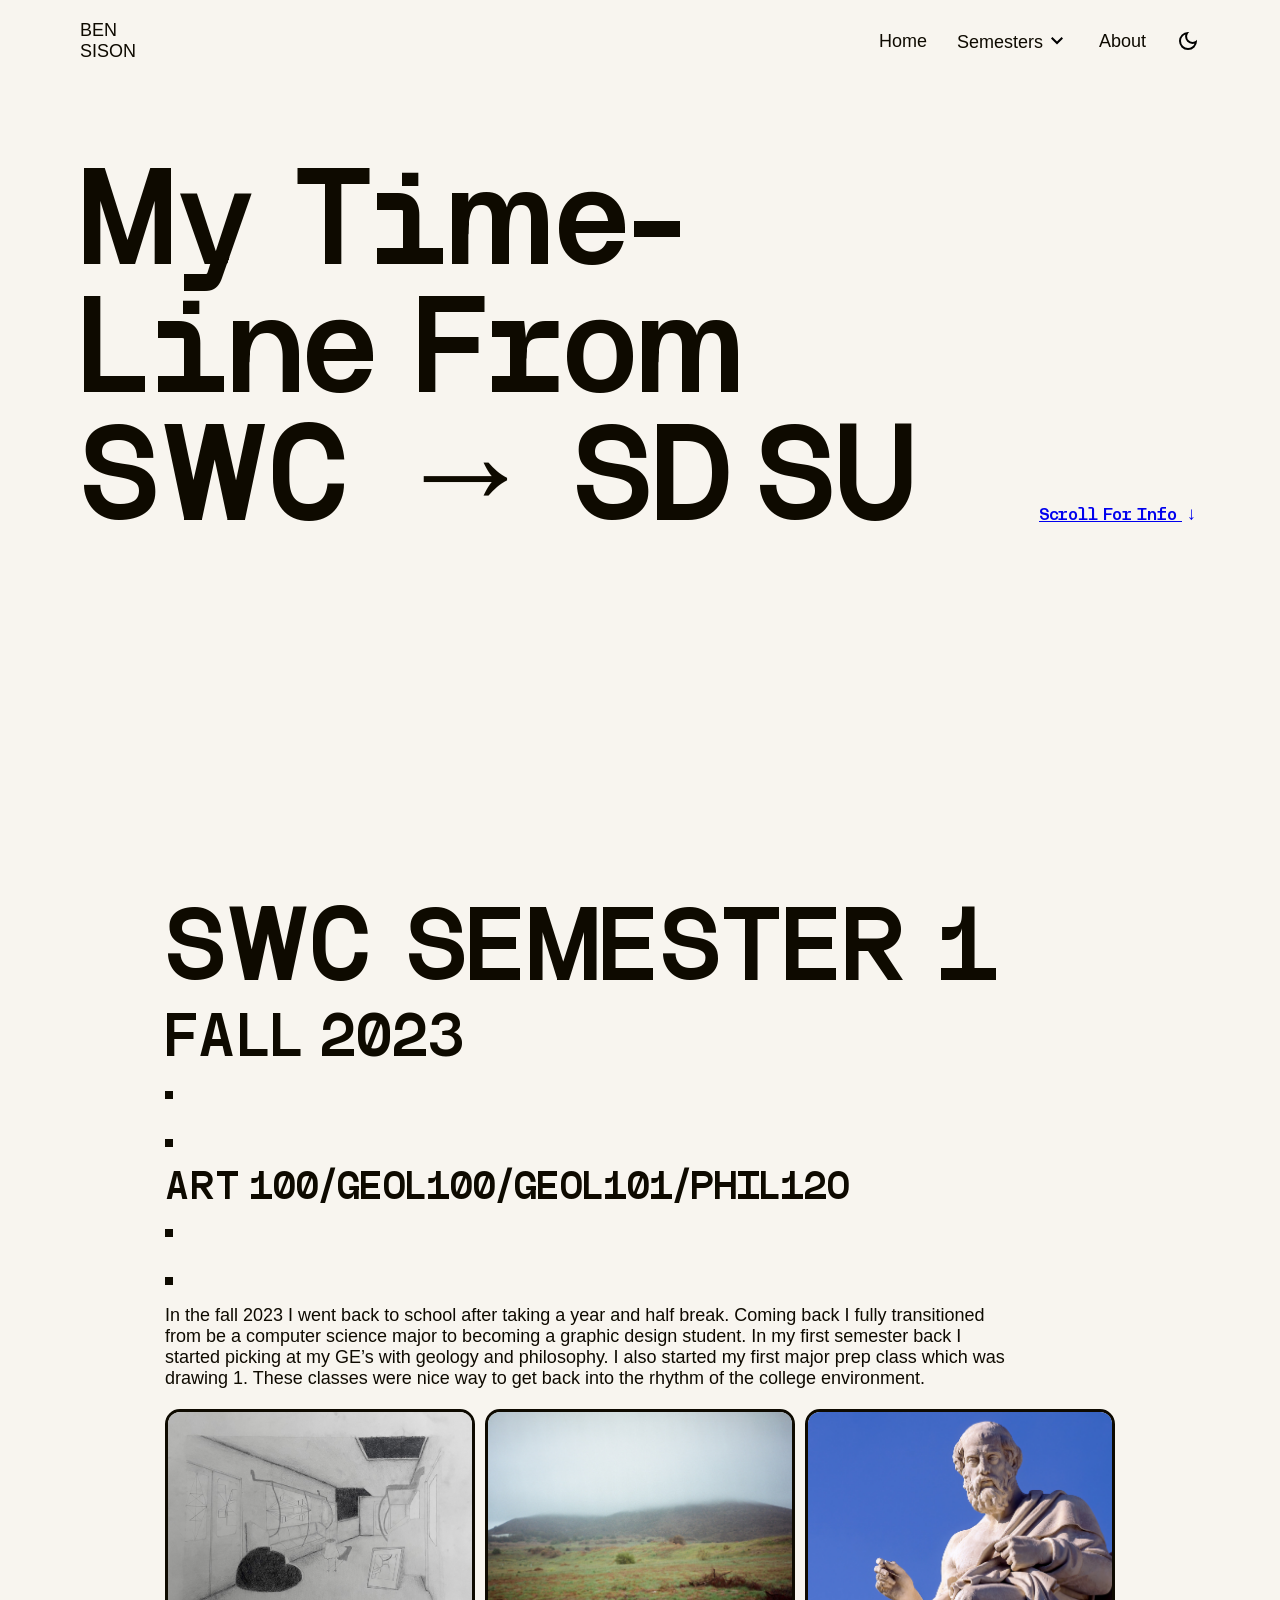
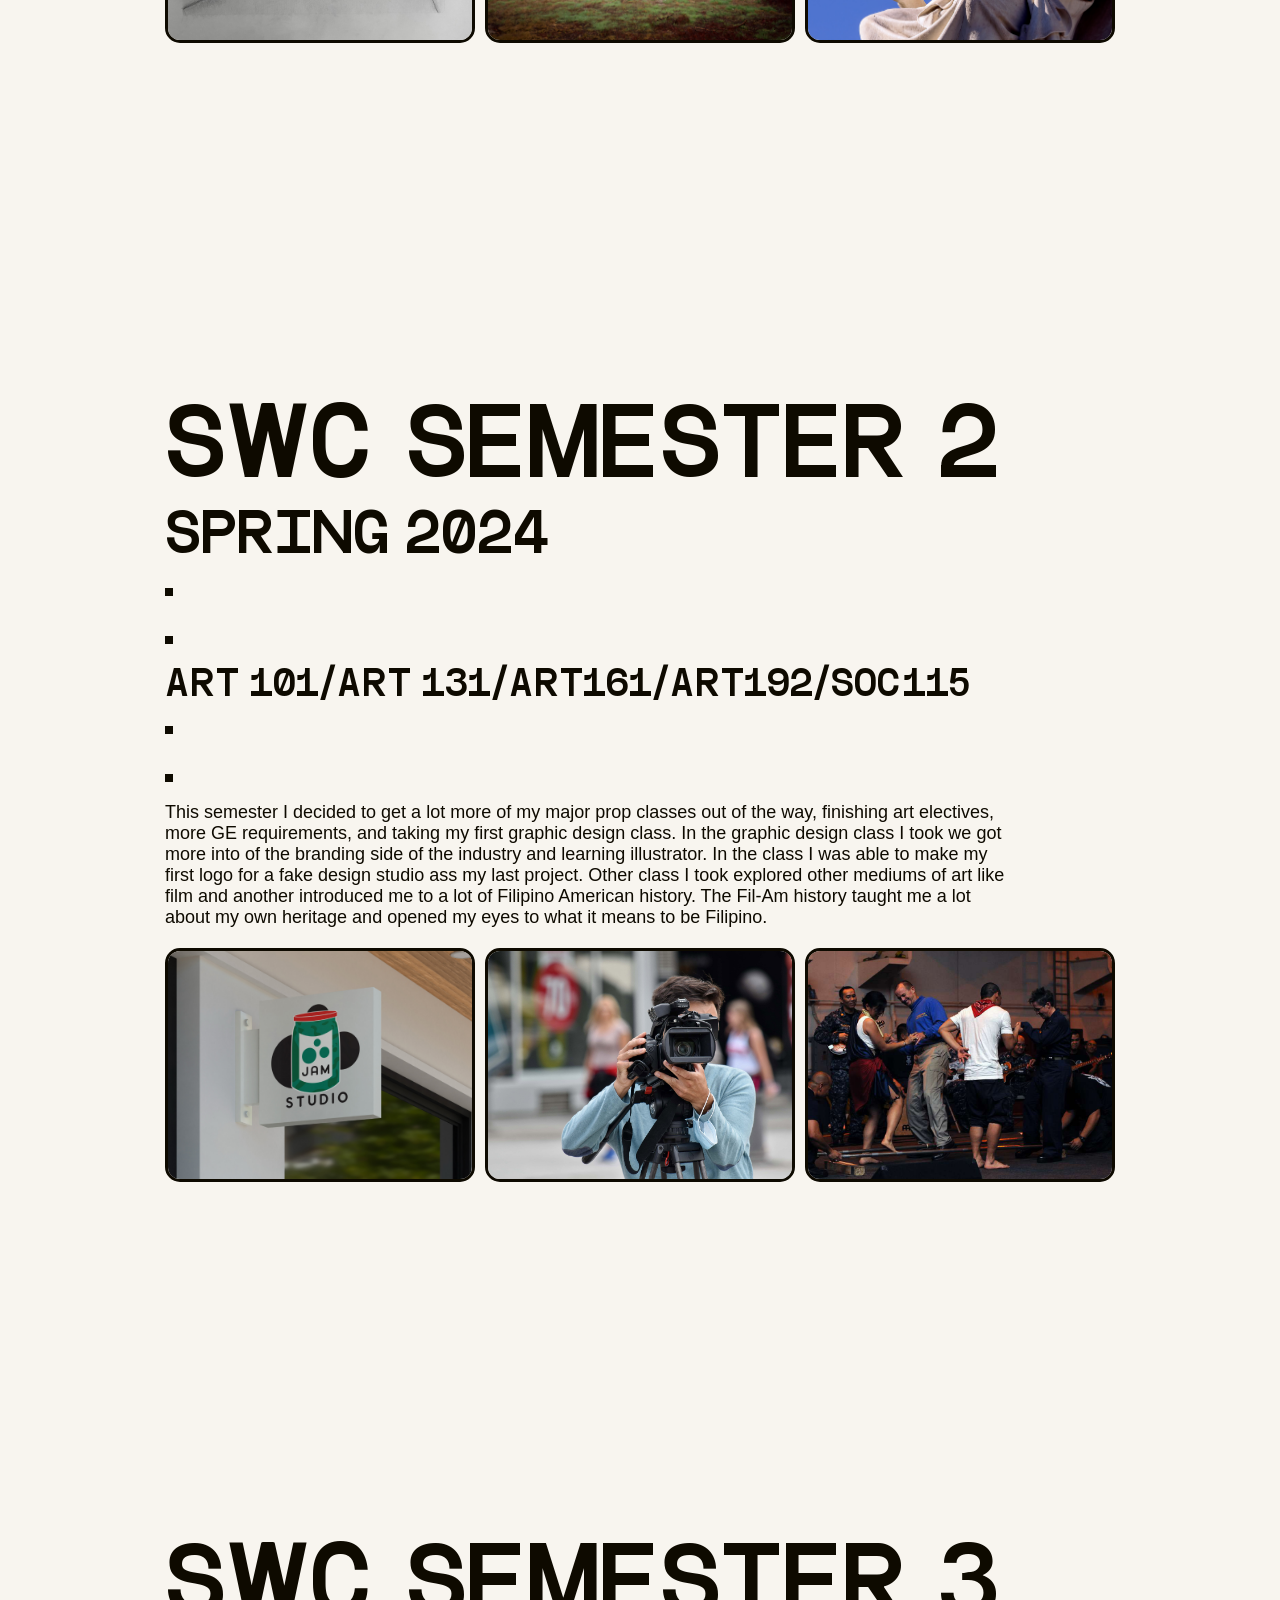
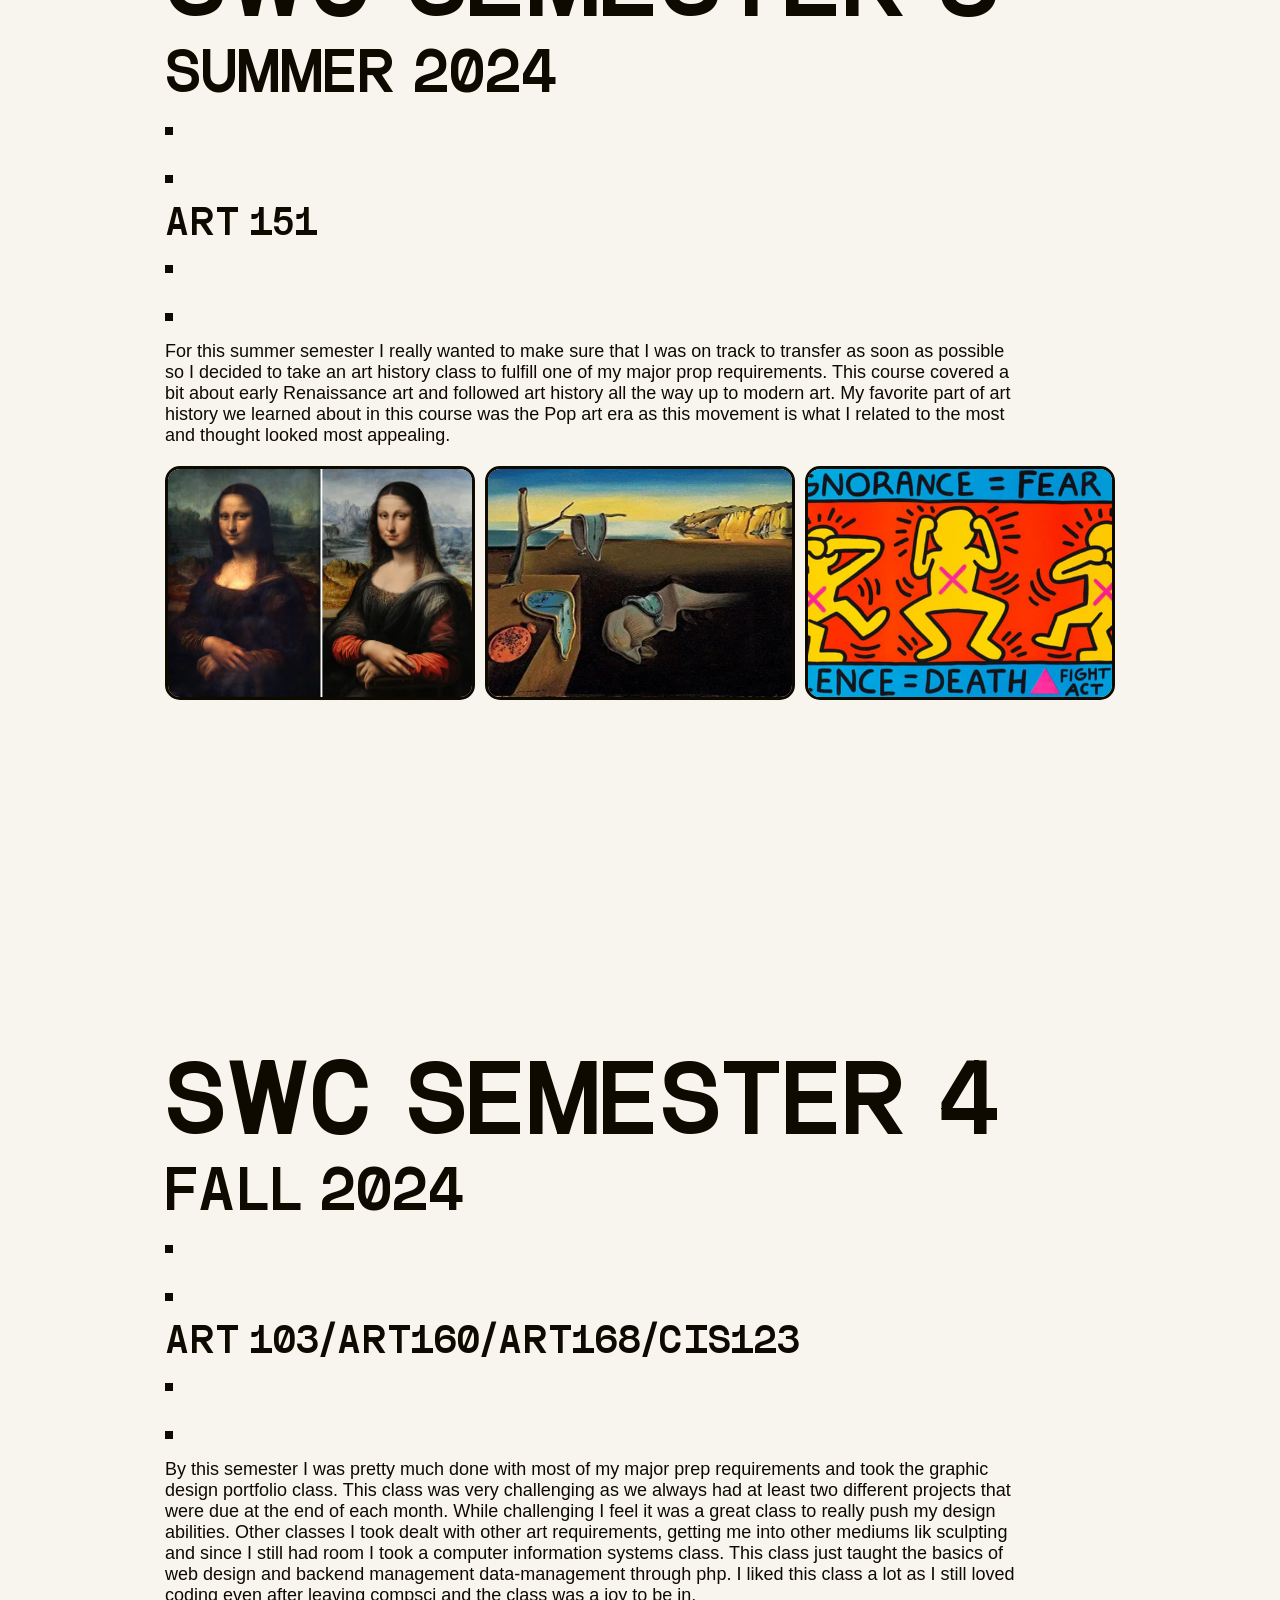
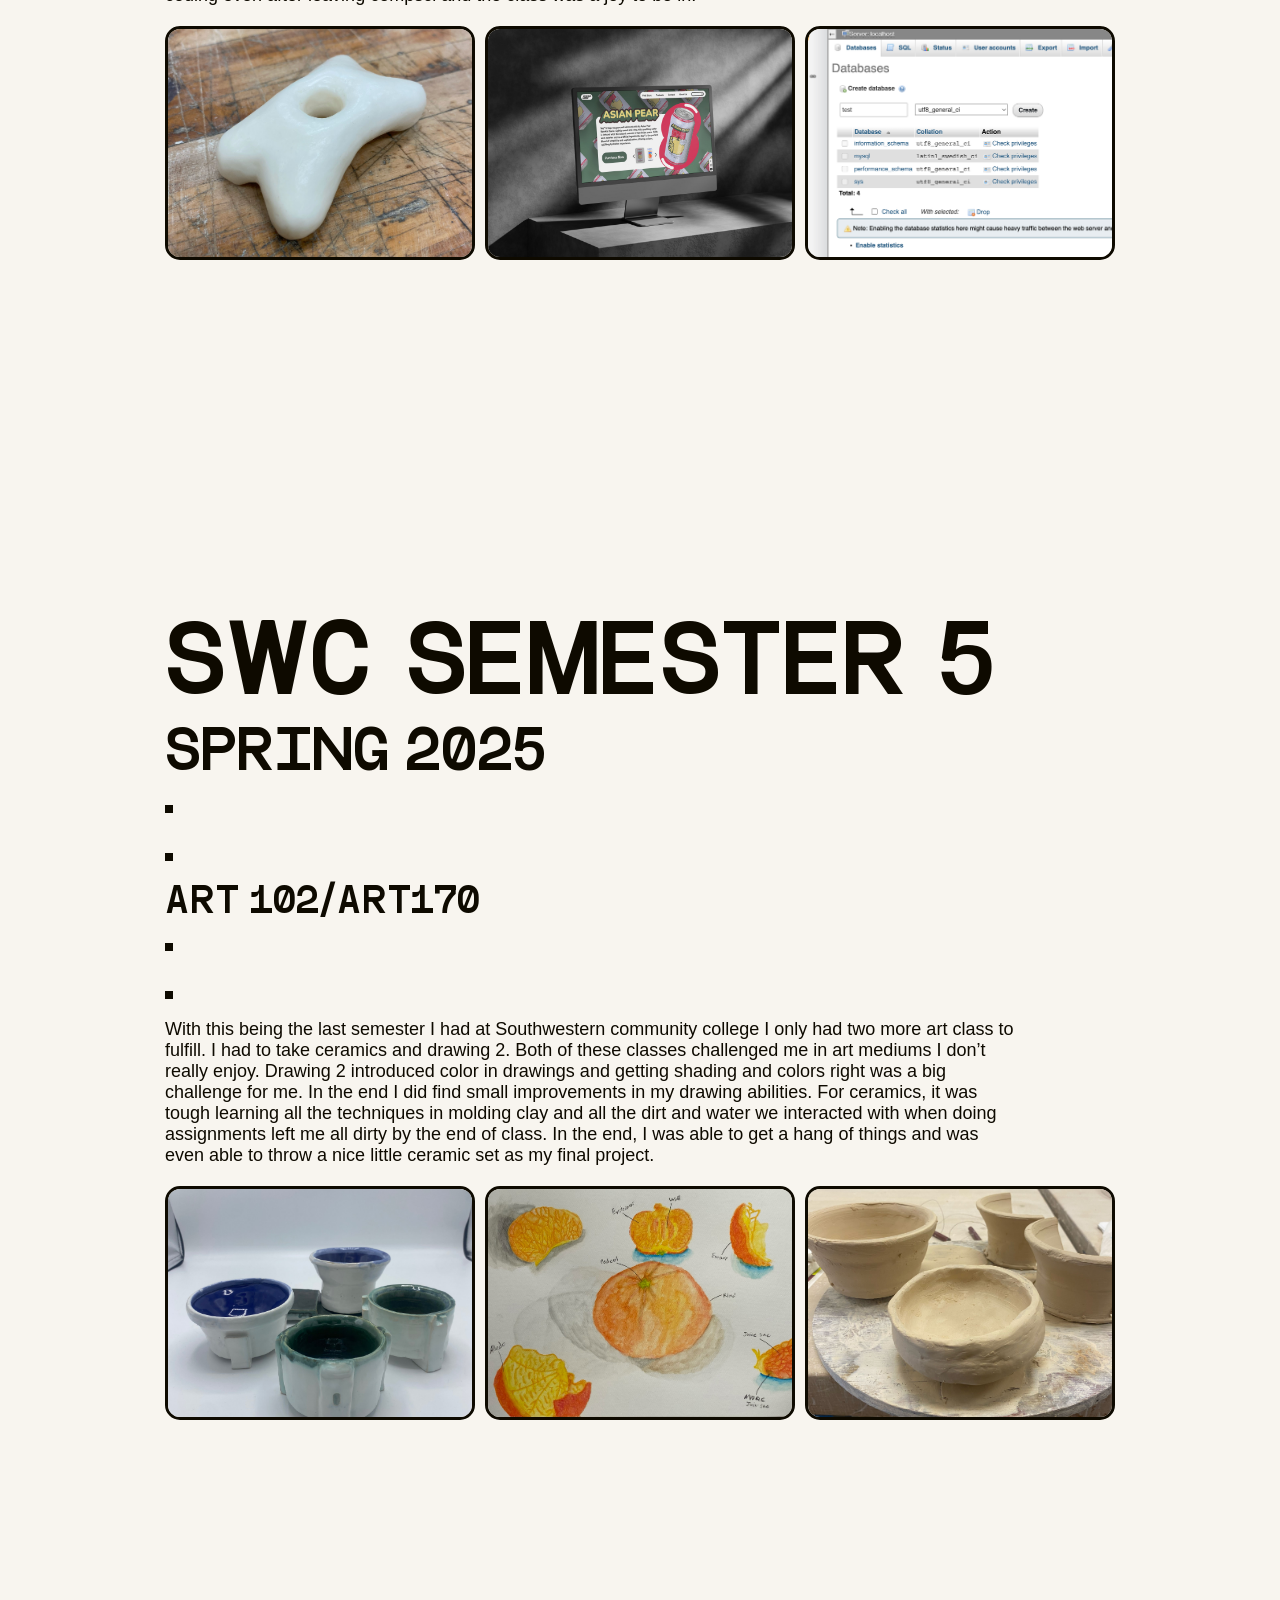
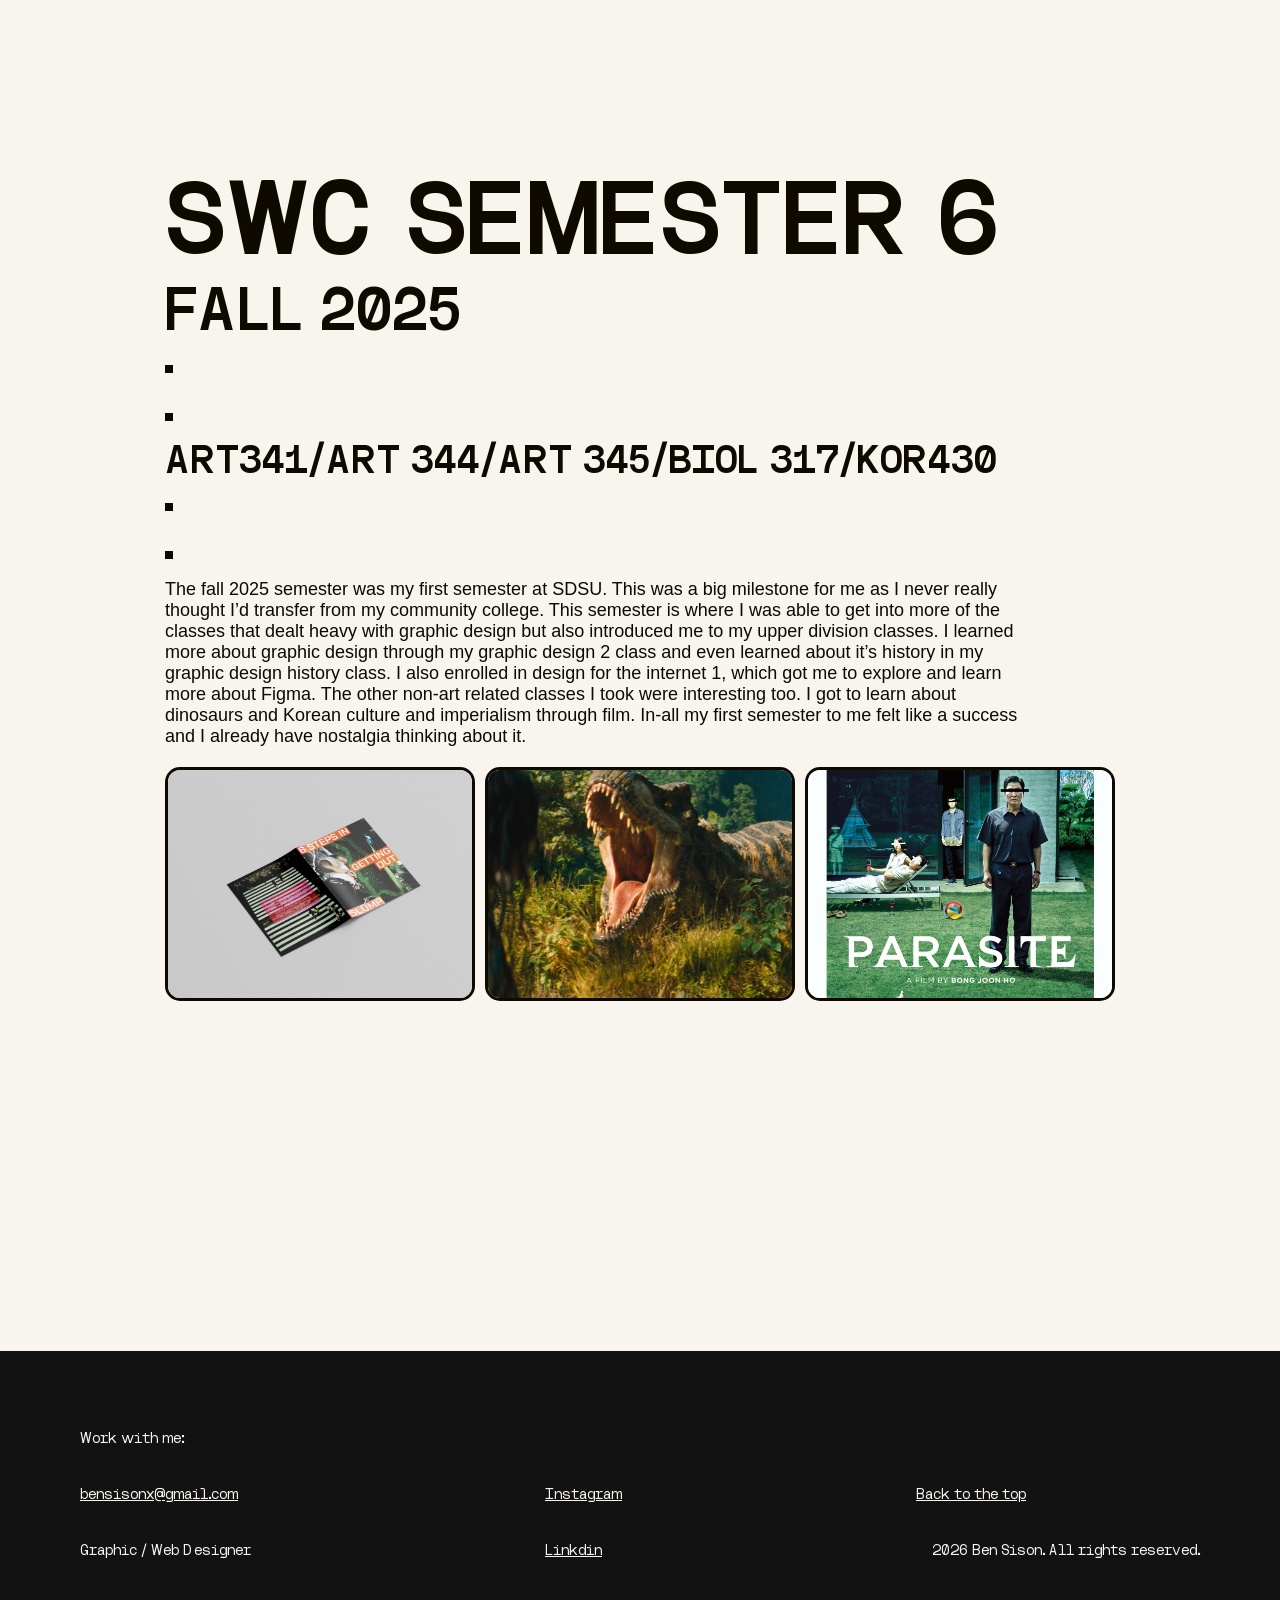
==== index.html @ 2ef9715c "Added Responsiveness Added responsiveness for mobile and tablet screen sizes. Added hamburger menu f" ====
<!DOCTYPE html>
<html lang="en">

<head>
    <meta name="viewport" content="width=device-width, initial-scale=1.0" />
    <title> College Timeline </title>
    <link rel="stylesheet" href="style.css" />
</head>



<body>

    <!-- Nav And Hero-->
    <nav>
        <div id="top" class="container">
            <div id="logo">
                BEN<br />SISON
            </div>
            <div id="nav_links">
                <div class="desktop_links">
                    <a href="index.html">Home</a>
                    <div class="semester_links">
                        <a>Semesters</a>
                        <img src="icons/arrow.svg" />
                    </div>
                    <a href="about.html">About</a>
                </div>
                <div class="hamburger">
                    <img src="icons/hamburger.svg" />
                </div>
                <img src="icons/dark_mode_24dp_000000_FILL0_wght400_GRAD0_opsz24.svg" />
            </div>
        </div>
    </nav>

    <section id="hero">
        <div class="hero_container">
            <h1 class="hook">My Time-<br>Line From<br>SWC → SDSU</h1>
            <div class="subhook">
                <a href="#section-1">Scroll For Info <span class="sub_arrow">→</span></a>
            </div>
        </div>
    </section>


    <!--Semster one-->
    <section id="section-1">
        <div class="container semesters">
            <div class="semester-heading">
                <h2 class="semester_h1">SWC SEMESTER 1</h2>
                <h3 class="semester_h2">FALL 2023</h3>
            </div>
            <div class="breadcrumbs">
                <div class="breadcrumb"></div>
                <div class="breadcrumb"></div>
            </div>
            <span class="semester_h3">ART 100/GEOL100/GEOL101/PHIL12O</span>
            <div class="breadcrumbs">
                <div class="breadcrumb"></div>
                <div class="breadcrumb"></div>
            </div>
            <p class="semester_p">
                In the fall 2023 I went back to school after taking a year and half break. Coming back I fully
                transitioned from be a computer science major to becoming a graphic design student. In my first semester
                back I
                started picking at my GE’s with geology and philosophy. I also started my first major prep class which
                was
                drawing 1. These classes were nice way to get back into the rhythm of the college environment.
            </p>
            <div class="image_container">
                <img src="images/art100_final_proj.jpg" />
                <img src="images/geol_pics_.jpg" />
                <img src="images/phil_120_comp.jpg" />
            </div>
        </div>
    </section>


    <!--Semester two-->
    <section id="section-2">
        <div class="container semesters">
            <div class="semester-heading">
                <h2 class="semester_h1">SWC SEMESTER 2</h2>
                <h3 class="semester_h2">SPRING 2024</h3>
            </div>
            <div class="breadcrumbs">
                <div class="breadcrumb"></div>
                <div class="breadcrumb"></div>
            </div>
            <span class="semester_h3">ART 101/ART 131/ART161/ART192/SOC115</span>
            <div class="breadcrumbs">
                <div class="breadcrumb"></div>
                <div class="breadcrumb"></div>
            </div>
            <p class="semester_p">
                This semester I decided to get a lot more of my major prop classes out of the way, finishing art
                electives, more GE requirements, and taking my first graphic design class. In the graphic design class I
                took we
                got more into of the branding side of the industry and learning illustrator. In the class I was able to
                make
                my first logo for a fake design studio ass my last project. Other class I took explored other mediums of
                art like film and another introduced me to a lot of Filipino American history. The Fil-Am history taught
                me
                a lot about my own heritage and opened my eyes to what it means to be Filipino.
            </p>
            <div class="image_container">
                <img src="images/art_161_logo.jpg" />
                <img src="images/film_131.jpg" />
                <img src="images/soc_115.jpg" />
            </div>
        </div>
    </section>


    <!--Semester three-->
    <section id="section-3">
        <div class="container semesters">
            <div class="semester-heading">
                <h2 class="semester_h1">SWC SEMESTER 3</h2>
                <h3 class="semester_h2">SUMMER 2024</h3>
            </div>
            <div class="breadcrumbs">
                <div class="breadcrumb"></div>
                <div class="breadcrumb"></div>
            </div>
            <span class="semester_h3">ART 151</span>
            <div class="breadcrumbs">
                <div class="breadcrumb"></div>
                <div class="breadcrumb"></div>
            </div>
            <p class="semester_p">
                For this summer semester I really wanted to make sure that I was on track to transfer as soon as
                possible so I decided to take an art history class to fulfill one of my major prop requirements. This
                course covered
                a bit about early Renaissance art and followed art history all the way up to modern art. My favorite
                part
                of art history we learned about in this course was the Pop art era as this movement is what I related to
                the most and thought looked most appealing.
            </p>
            <div class="image_container">
                <img src="images/mona_lisa_26_copy.jpg" />
                <img src="images/art_151_2.jpg" />
                <img src="images/art_151_3.jpg" />
            </div>
        </div>
    </section>


    <!--Semester four-->
    <section id="section-4">
        <div class="container semesters">
            <div class="semester-heading">
                <h2 class="semester_h1">SWC SEMESTER 4</h2>
                <h3 class="semester_h2">FALL 2024</h3>
            </div>
            <div class="breadcrumbs">
                <div class="breadcrumb"></div>
                <div class="breadcrumb"></div>
            </div>
            <span class="semester_h3">ART 103/ART160/ART168/CIS123</span>
            <div class="breadcrumbs">
                <div class="breadcrumb"></div>
                <div class="breadcrumb"></div>
            </div>
            <p class="semester_p">
                By this semester I was pretty much done with most of my major prep requirements and took the graphic
                design portfolio class. This class was very challenging as we always had at least two different projects
                that
                were due at the end of each month. While challenging I feel it was a great class to really push my
                design
                abilities. Other classes I took dealt with other art requirements, getting me into other mediums lik
                sculpting and since I still had room I took a computer information systems class. This class just taught
                the basics of web design and backend management data-management through php. I liked this class a lot as
                I
                still loved coding even after leaving compsci and the class was a joy to be in.
            </p>
            <div class="image_container">
                <img src="images/art_103.jpg" />
                <img src="images/art_168.jpg" />
                <img src="images/cis_123.jpg" />
            </div>
        </div>
    </section>


    <!--Semester five-->
    <section id="section-5">
        <div class="container semesters">
            <div class="semester-heading">
                <h2 class="semester_h1">SWC SEMESTER 5</h2>
                <h3 class="semester_h2">SPRING 2025</h3>
            </div>
            <div class="breadcrumbs">
                <div class="breadcrumb"></div>
                <div class="breadcrumb"></div>
            </div>
            <span class="semester_h3">ART 102/ART170</span>
            <div class="breadcrumbs">
                <div class="breadcrumb"></div>
                <div class="breadcrumb"></div>
            </div>
            <p class="semester_p">
                With this being the last semester I had at Southwestern community college I only had two more art class
                to fulfill. I had to take ceramics and drawing 2. Both of these classes challenged me in art mediums I
                don’t really enjoy. Drawing 2 introduced color in drawings and getting shading and colors right was a
                big
                challenge for me. In the end I did find small improvements in my drawing abilities. For ceramics, it was
                tough learning all the techniques in molding clay and all the dirt and water we interacted with when
                doing assignments left me all dirty by the end of class. In the end, I was able to get a hang of things
                and
                was even able to throw a nice little ceramic set as my final project.
            <div class="image_container">
                <img src="images/art_170_1.jpg" />
                <img src="images/art_102.jpg" />
                <img src="images/art_170_2.jpg" />
            </div>
        </div>
    </section>


    <!--Semester six-->
    <section id="section-6">
        <div class="container semesters">
            <div class="semester-heading">
                <h2 class="semester_h1">SWC SEMESTER 6</h2>
                <h3 class="semester_h2">FALL 2025</h3>
            </div>
            <div class="breadcrumbs">
                <div class="breadcrumb"></div>
                <div class="breadcrumb"></div>
            </div>
            <span class="semester_h3">ART341/ART 344/ART 345/BIOL 317/KOR430</span>
            <div class="breadcrumbs">
                <div class="breadcrumb"></div>
                <div class="breadcrumb"></div>
            </div>
            <p class="semester_p">
                The fall 2025 semester was my first semester at SDSU. This was a big milestone for me as I never really
                thought I’d transfer from my community college. This semester is where I was able to get into more of
                the classes that dealt heavy with graphic design but also introduced me to my upper division classes. I
                learned more about graphic design through my graphic design 2 class and even learned about it’s history
                in my
                graphic design history class. I also enrolled in design for the internet 1, which got me to explore and
                learn more about Figma. The other non-art related classes I took were interesting too. I got to learn
                about dinosaurs and Korean culture and imperialism through film. In-all my first semester to me felt
                like a
                success and I already have nostalgia thinking about it.
            <div class="image_container">
                <img src="images/art_341.jpg" />
                <img src="images/biol_170.jpg" />
                <img src="images/kor_430.jpg" />
            </div>
        </div>
    </section>

</body>


<footer>

    <div class="container">
        <div id="contact_info">
            <p>Work with me:</p>
            <a href="mailto:bensisonx@gmail.com">bensisonx@gmail.com</a>
            <p>Graphic / Web Designer</p>
        </div>
        <div id="socials">
            <a href="https://www.instagram.com/benseeson/?hl=en" target="_blank">Instagram</a>
            <a href="https://www.linkedin.com/in/benjamin-sison-4508a122a" target="_blank">Linkdin</a>
        </div>
        <div id="copyright">
            <a href="#top">Back to the top</a>
            <p>&copy; 2026 Ben Sison. All rights reserved.</p>
        </div>
    </div>

</footer>

</html>
---- style.css ----
/*CSS comment*/

:root {
    --primary-bg-color: #F8F5EF;
    --primary-text-color: #0E0A00;
    --primary-font: 'Switzer', Arial, Helvetica, sans-serif;
    --secondary-font: 'Unnamed', Arial, Helvetica, sans-serif;
    --h1-desktop: 6em;
    --h2-desktop: 3.5em;
    --h3-desktop: 2.25em;
    --p-desktop: 1.125em;
    --h1-tablet: 5.375em;
    --h2-tablet: 2em;
    --h3-tablet: 1.5em;
    --p-tablet: 1em;
    --h1-mobile: 2.125em;
    --h2-mobile: 1.5em;
    --h3-mobile: 1em;
    --p-mobile: 0.875em;
}

@font-face {
    font-family: unnamed;
    src: url(fonts/heming_variable.ttf);
}

@font-face {
    font-family: switzer;
    src: url(font/Switzer-Medium.woff);
}

html {
    font-family: switzer, Arial, Helvetica, sans-serif;
    font-size: var(--p-desktop);
    color: #0E0A00;
}

.hook,
.subhook,
.semester_h1,
.semester_h2,
.semester_h3 {
    font-family: unnamed, Arial, Helvetica, sans-serif;
    font-weight: 600;
    margin: 0;
}

.semester_h1 {
    font-size: var(--h1-desktop);
}

.semester_h2 {
    font-size: var(--h2-desktop);
}

.semester_h3 {
    font-size: var(--h3-desktop);
}

p {
    margin: 0;
}

#hero,
#about {
    margin-top: 100px;
}

section {
    margin: 350px 80px 350px 80px;
}


.breadcrumbs {
    display: flex;
    flex-direction: column;
    gap: 40px;
}

.breadcrumb {
    width: 8px;
    height: 8px;
    background-color: #0E0A00;
}

/* NAV CSS */

nav .container {
    display: flex;
    justify-content: space-between;
}

#nav_links {
    display: flex;
    align-items: center;
    gap: 30px;
}

.desktop_links {
    display: flex;
    align-items: center;
    gap: 30px;
}

#nav_links a {
    color: #0E0A00;
    text-decoration: none;
    font-weight: 400;
}

nav {
    margin: 0 80px;
}

.semester_links {
    display: flex;
    align-items: flex-end;
    gap: 2px;
}

.semester_links img {
    transform: rotate(90deg);
}

.hamburger {
    display: none;
}

/* BODY CSS */

body {
    margin: 0;
    padding-top: 20px;
    background-color: #F8F5EF;
}

.hook {
    font-size: 11vw;
    line-height: 10vw;
}

.subhook {
    display: flex;
    align-items: baseline;
    gap: 5px;
    color: rgba(0, 0, 0, 0.3);
}

.sub_arrow {
    transform: rotate(90deg);
    display: inline-block;
}

#hero .hero_container {
    margin: 100px 0 0 0;
    display: flex;
    justify-content: space-between;
    align-items: last baseline;
}

/* SECTION CSS */

section .container.semesters {
    max-width: 950px;
    margin: 0 auto;
    display: flex;
    flex-direction: column;
    gap: 20px;
}

.semester_p {
    width: 90%;
}

.image_container {
    width: auto;
    height: auto;
    display: flex;
    justify-content: space-between;
    gap: 0;
}

.image_container img {
    width: 32%;
    aspect-ratio: 4 / 3;
    object-fit: cover;
    border: #0E0A00 solid 3px;
    border-radius: 15px;
}

/* ABOUT CSS */

#about .container {
    display: flex;
    justify-content: space-between;
    align-items: flex-start;
    max-width: 950px;
    margin: 0 auto;
    gap: 40px;
}

#about .container img {
    width: 40%;
    height: 500px;
    object-fit: cover;
    border: #0E0A00 solid 3px;
    border-radius: 15px;
}

.about_copy p {
    text-wrap: pretty;
}

/* FAQ CSS */

#faq .container {
    display: flex;
    flex-direction: column;
    align-items: center;
    gap: 40px;
    padding: 0 150px;
}

#faq .container .semester_h1 {
    align-self: center;
}

.question_container {
    border: #0E0A00 solid 3px;
    padding: 10px 20px;
    border-radius: 150px;
    width: 100%;
    display: flex;
    justify-content: center;
}

.q_inner_container details .semester_h3 {
    padding: 10px 0;
}

.semester_h3 {
    text-wrap: pretty;
}

/* FOOTER CSS */

footer {
    font-family: unnamed, Arial, Helvetica, sans-serif;
    font-weight: 400;
    margin: 0;
}

footer a {
    color: #F8F5EF;
    text-decoration: underline;
}

footer .container {
    background-color: #121212;
    color: #F8F5EF;
    font-size: 15px;
    display: flex;
    justify-content: space-between;
    align-items: flex-end;
    padding: 80px;
}

#contact_info,
#socials,
#copyright {
    display: flex;
    flex-direction: column;
    gap: 40px;
}

/*Tablet CSS*/

@media only screen and (max-width: 992px) {

    html {
        font-size: var(--p-tablet);
    }

    .semester_h1 {
        font-size: var(--h1-tablet);
    }

    .semester_h2 {
        font-size: var(--h2-tablet);
    }

    .semester_h3 {
        font-size: var(--h3-tablet);
    }

    nav {
        margin: 0 30px;
    }

    .hook {
        font-size: 15vw;
        line-height: 13vw;
    }

    section {
        margin: 180px 30px;
    }

    #hero .hero_container {
        margin: 100px 0 0 0;
        display: flex;
        flex-direction: column;
        align-items: center;
        gap: 10px;
    }

    #section-1 .container,
    #section-2 .container,
    #section-3 .container,
    #section-4 .container,
    #section-5 .container,
    #section-6 .container {
        margin: 0;
        display: flex;
        flex-direction: column;
        gap: 20px;
    }

    #about .container {
        display: flex;
        justify-content: space-between;
        align-items: flex-start;
        padding: 0;
        gap: 40px;
    }

    #faq .container {
        gap: 40px;
        padding: 30px;
    }

}


/*Mobile CSS*/

@media only screen and (max-width: 478px) {

    html {
        font-size: var(--p-mobile);
    }

    .semester_h1 {
        font-size: var(--h1-mobile);
    }

    .semester_h2 {
        font-size: var(--h2-mobile);
    }

    .semester_h3 {
        font-size: var(--h3-mobile);
    }

    p {
        text-wrap: pretty;
    }

    nav {
        margin: 0 30px;
    }

    #nav_links {
        gap: 10px;
    }

    .desktop_links {
        display: none;
    }

    .hamburger {
        display: flex;
        align-items: center;
    }

    section {
        margin: 180px 30px;
    }

    #hero .hero_container {
        display: flex;
        flex-direction: column;
        align-items: center;
        gap: 10px;
    }

    .hook {
        font-size: 13vw;
        line-height: 13vw;
    }

    #section-1 .container,
    #section-2 .container,
    #section-3 .container,
    #section-4 .container,
    #section-5 .container,
    #section-6 .container {
        margin: 0;
        display: flex;
        flex-direction: column;
        gap: 20px;
    }

    .image_container {
        display: flex;
        flex-direction: column;
        justify-content: space-between;
        gap: 10px;
    }

    .image_container img {
        width: 100%;
        aspect-ratio: 4 / 3;
        object-fit: cover;
        border: #0E0A00 solid 3px;
        border-radius: 15px;
    }

    #about .container {
        display: flex;
        justify-content: space-between;
        align-items: flex-start;
        padding: 0;
        gap: 40px;
    }

    #faq .container {
        gap: 10px;
        padding: 30px;
    }

    footer .container {
        flex-direction: column;
        align-items: center;
        padding: 30px;
        gap: 40px;
        text-align: center;
    }

    #contact_info,
    #socials,
    #copyright {
        display: flex;
        flex-direction: column;
        gap: 15px;
    }


}
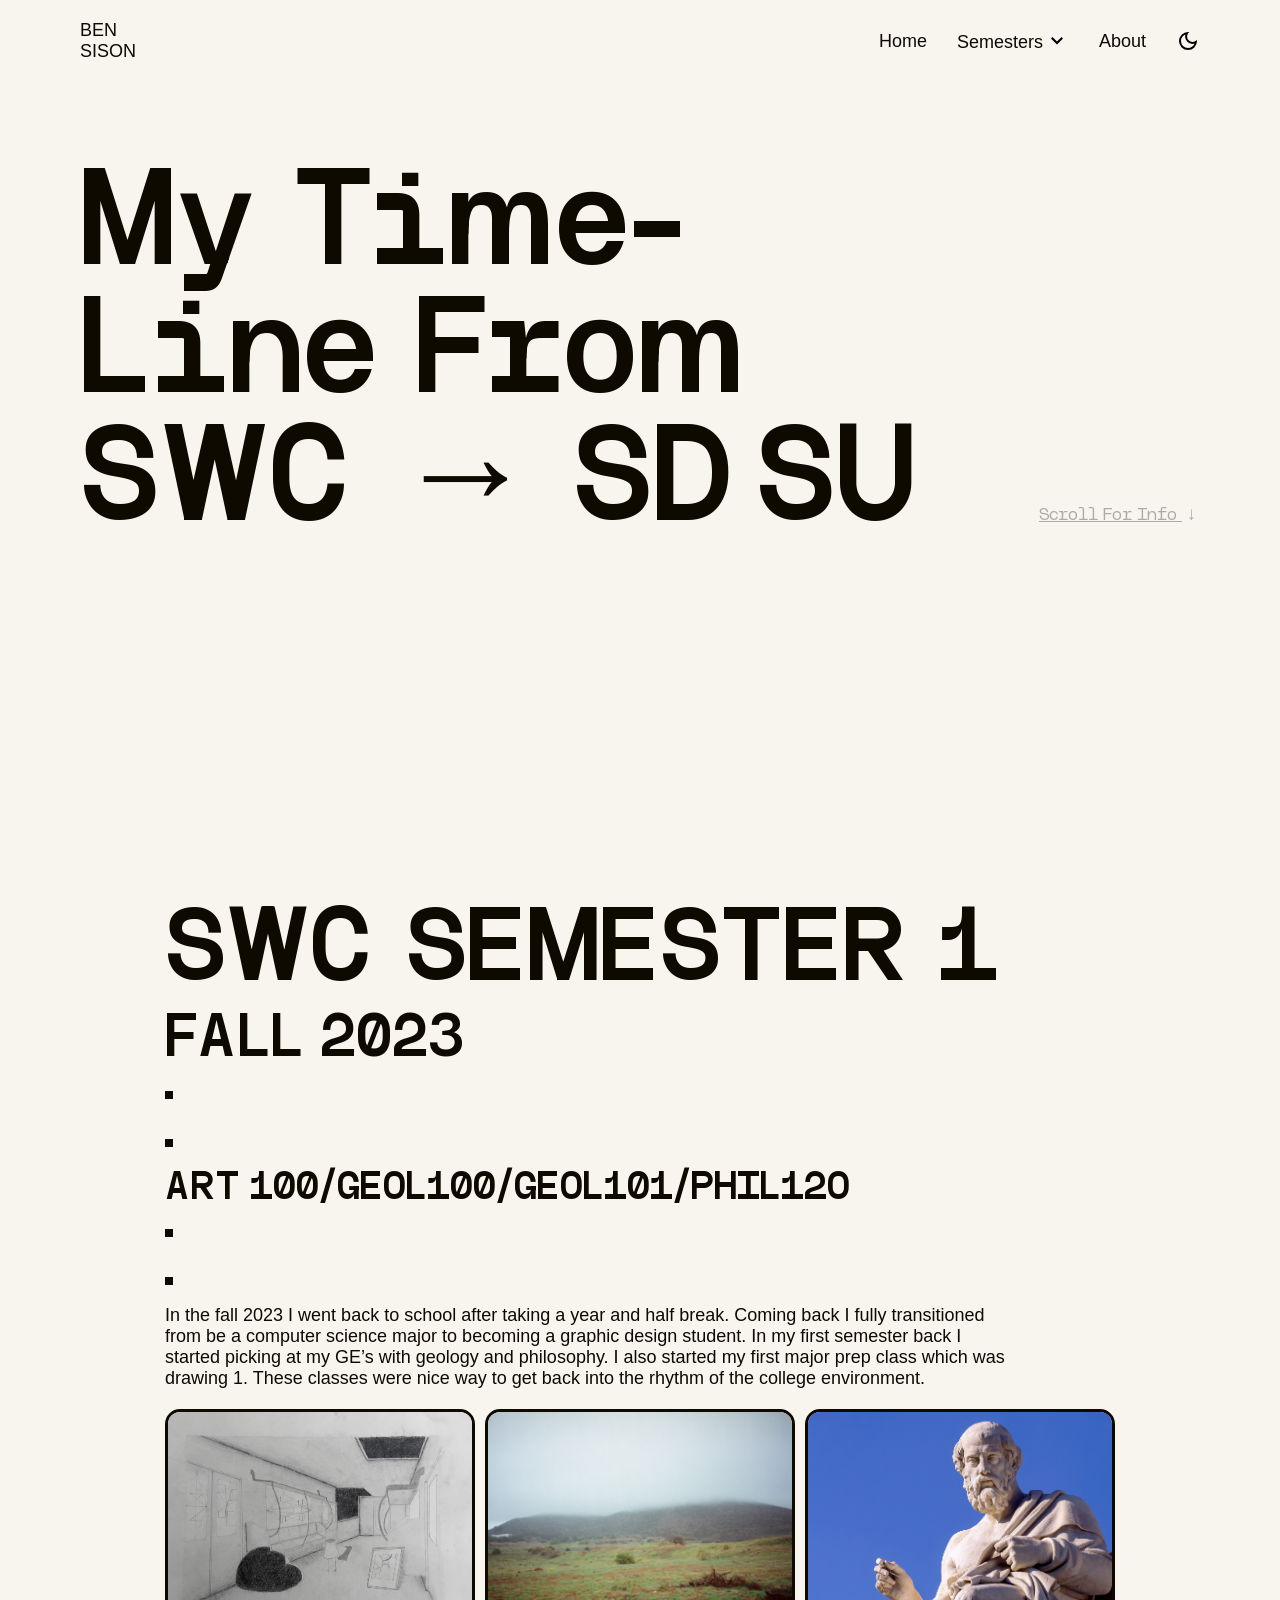
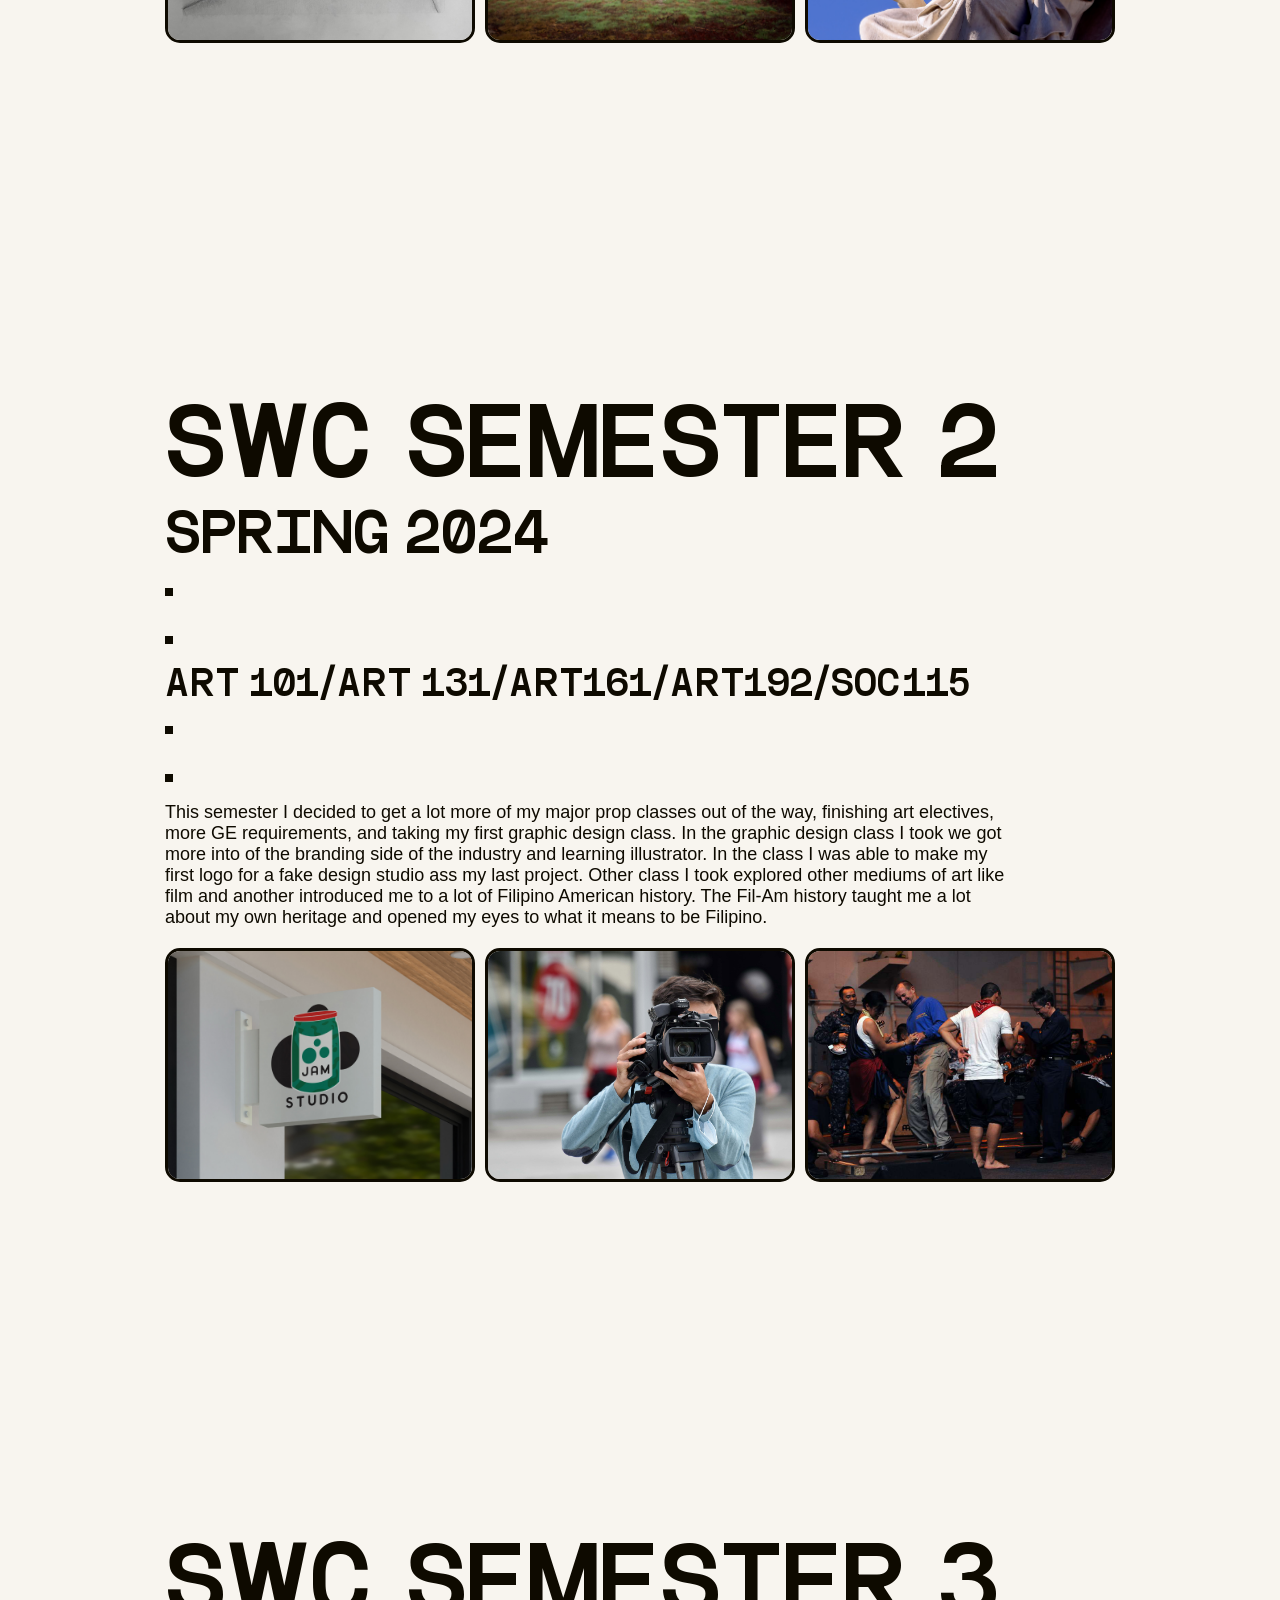
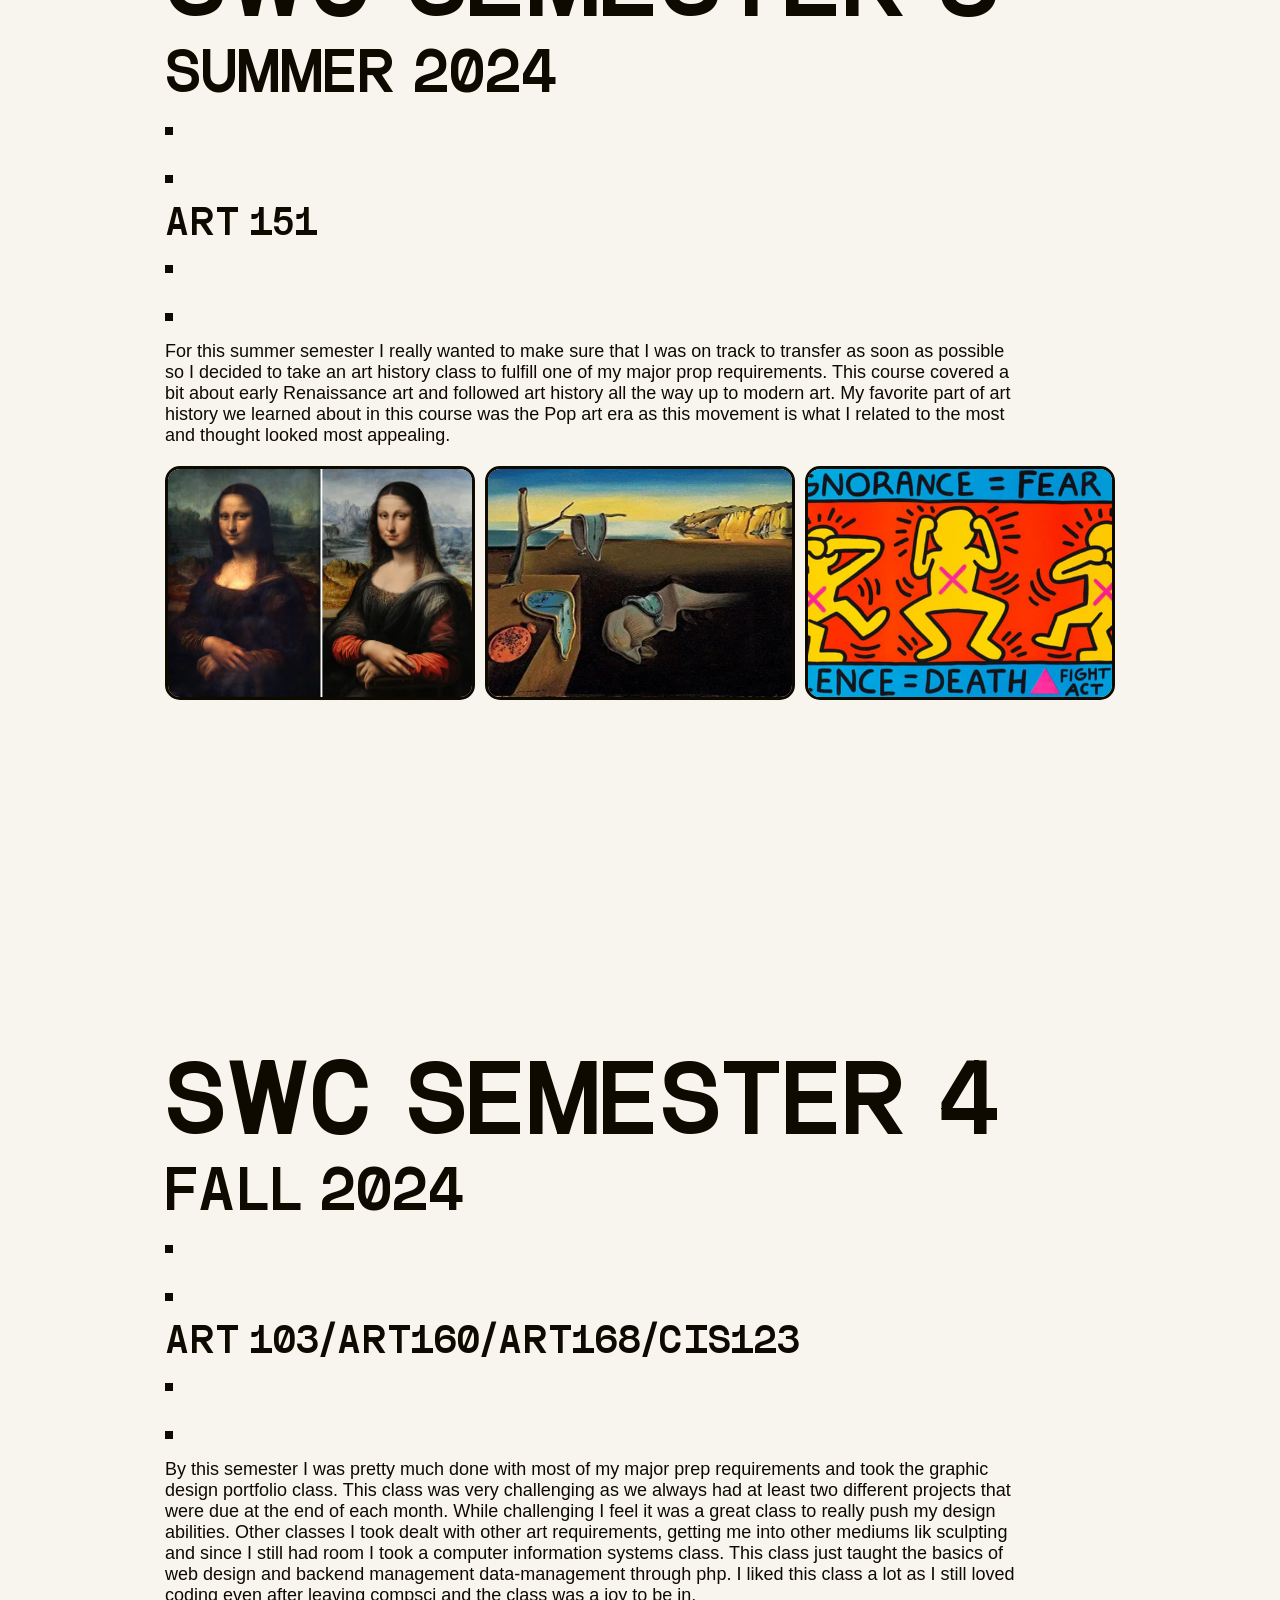
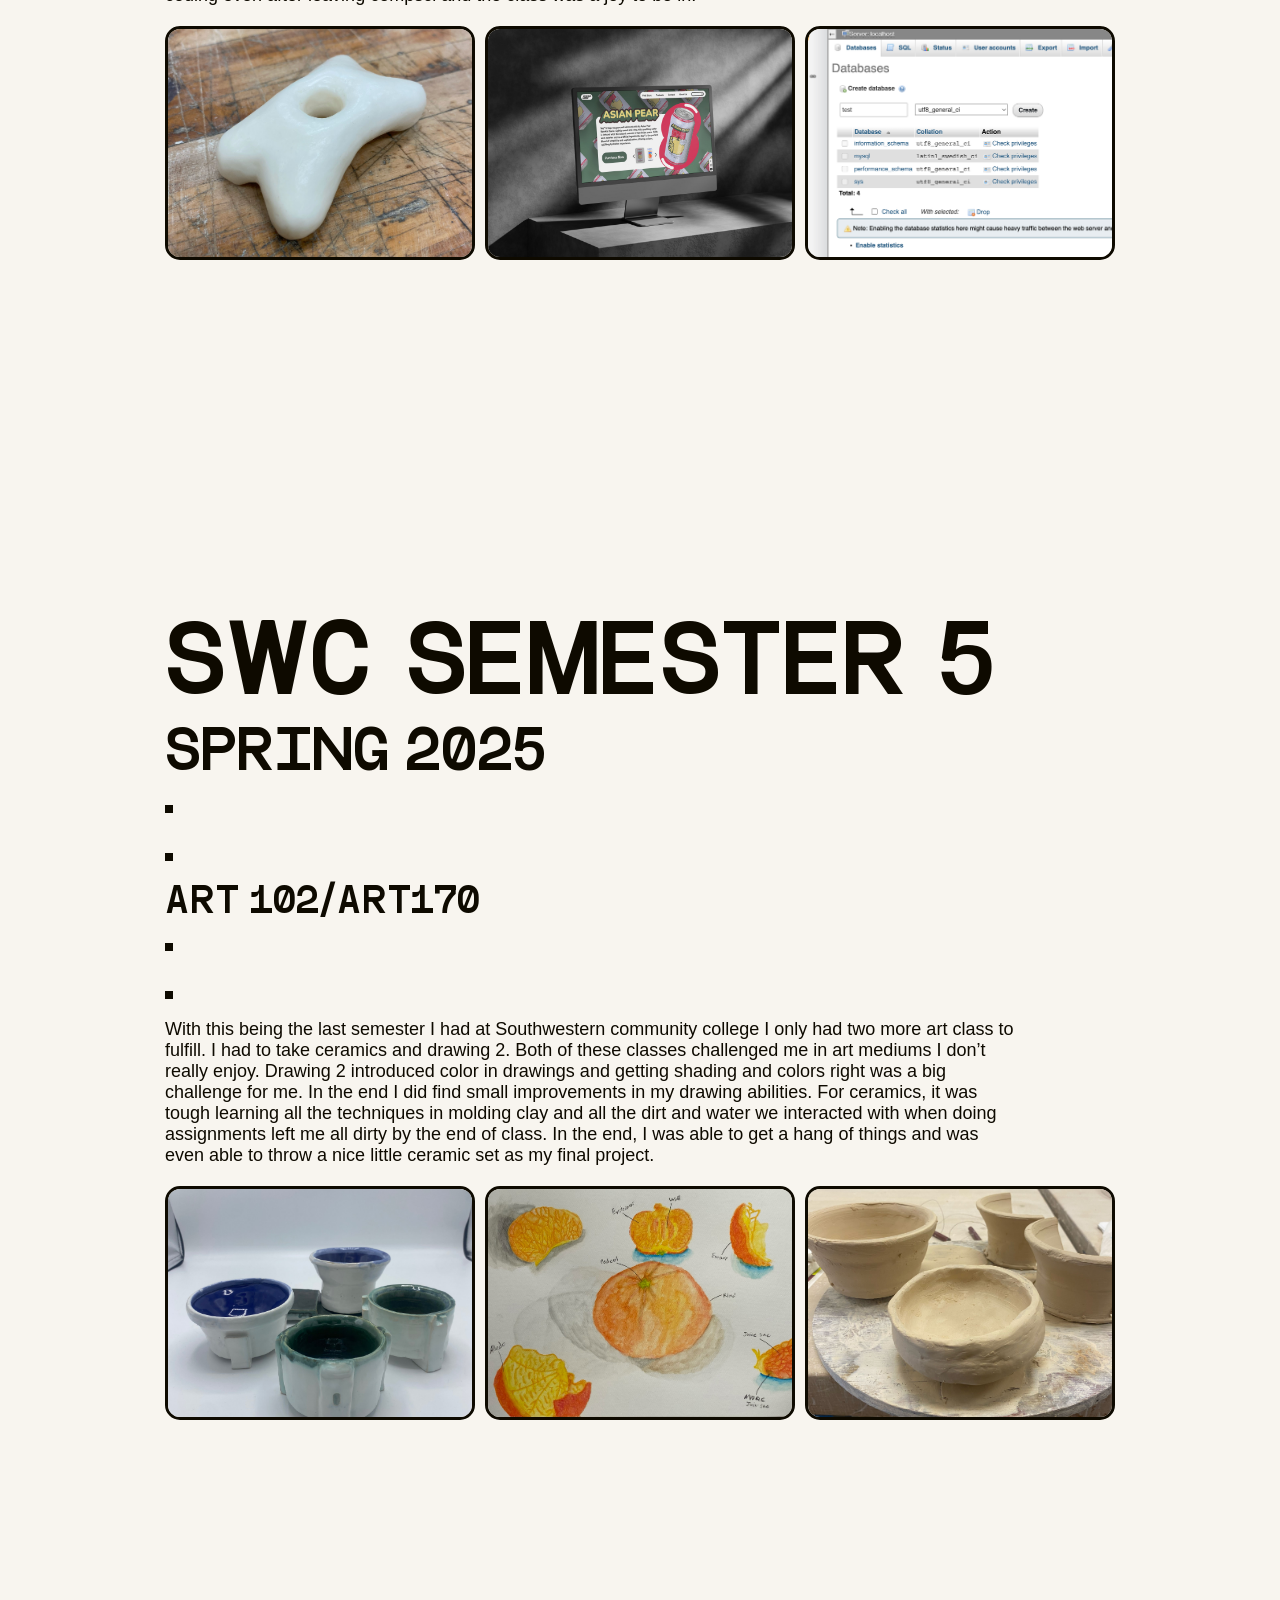
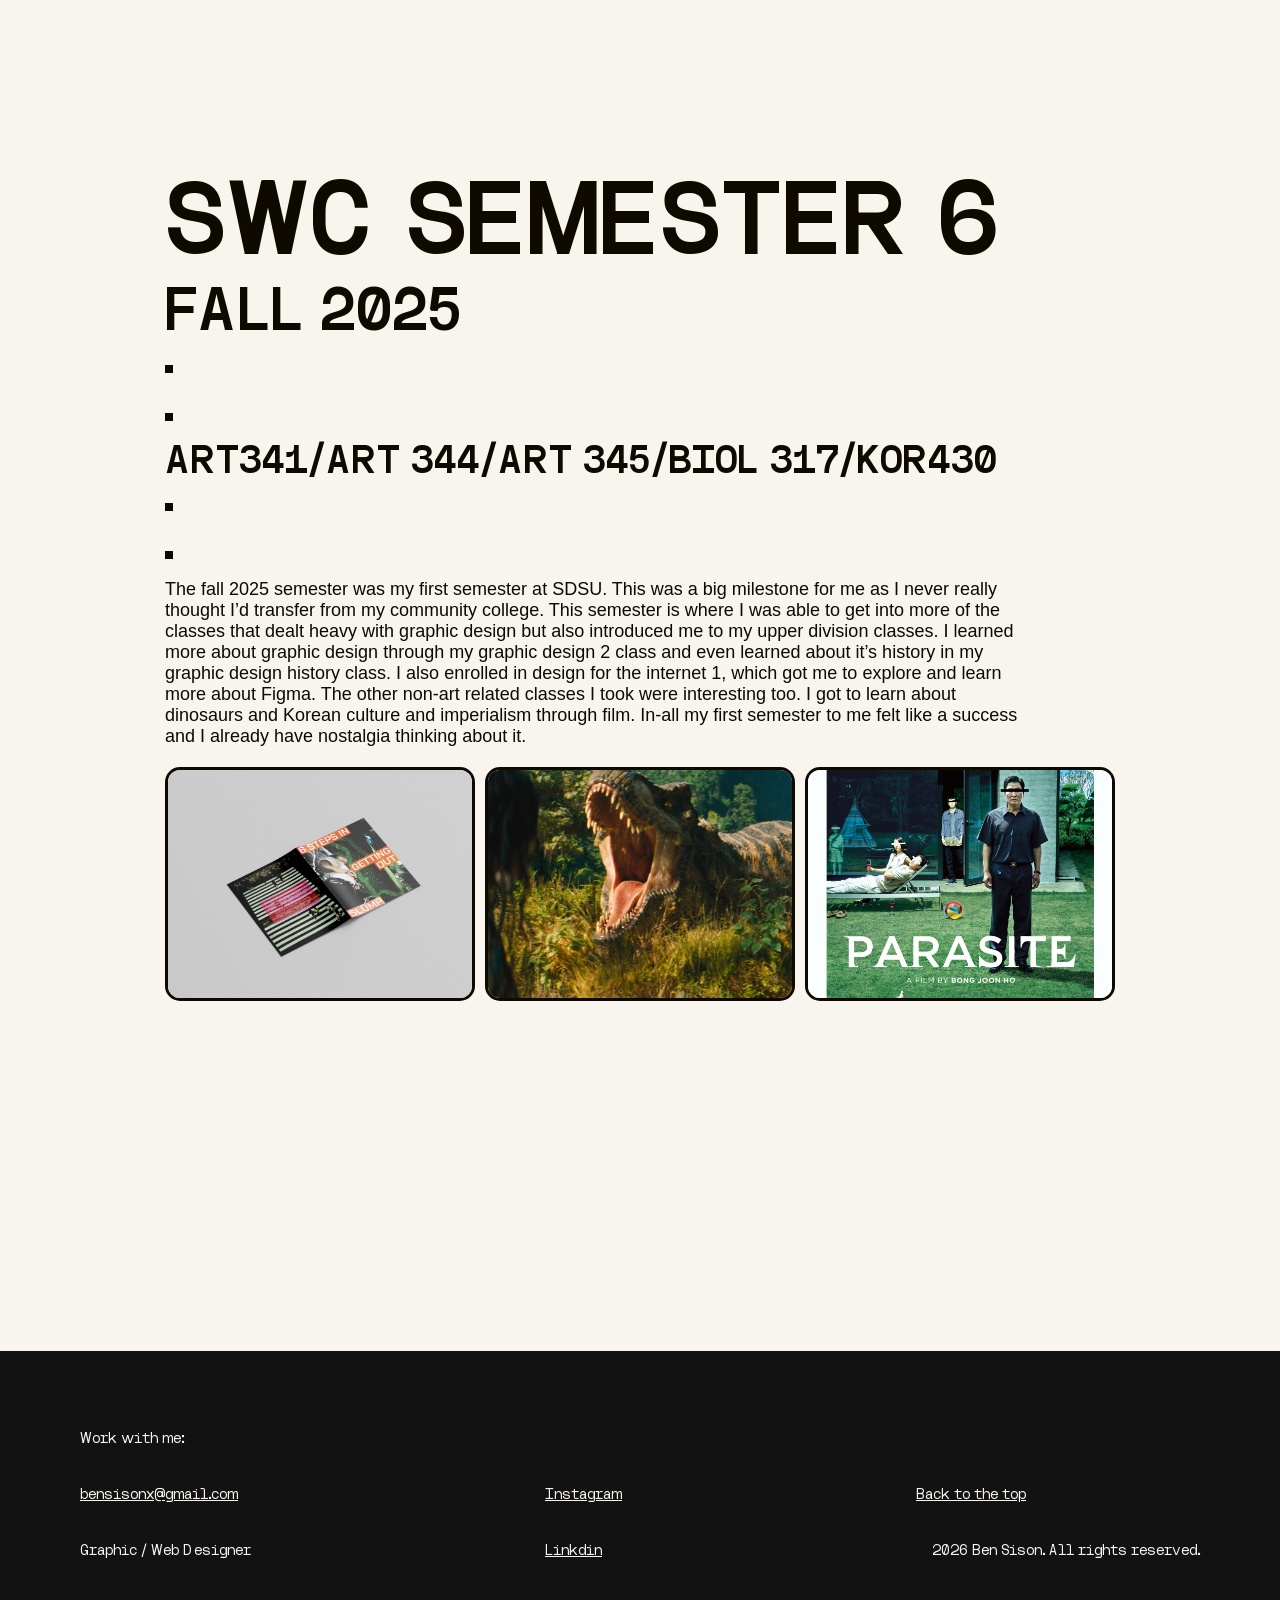
==== commit c920d8b6: "Separated Responsive CSS Separated responsive CSS into it's own file. Fixed about page responsivenes" ====
--- a/index.html
+++ b/index.html
@@ -5,6 +5,7 @@
     <meta name="viewport" content="width=device-width, initial-scale=1.0" />
     <title> College Timeline </title>
     <link rel="stylesheet" href="style.css" />
+    <link rel="stylesheet" href="responsive.css" />
 </head>
 
 
--- a/style.css
+++ b/style.css
@@ -13,8 +13,8 @@
     --h2-tablet: 2em;
     --h3-tablet: 1.5em;
     --p-tablet: 1em;
-    --h1-mobile: 2.125em;
-    --h2-mobile: 1.5em;
+    --h1-mobile: 2.5em;
+    --h2-mobile: 1.75em;
     --h3-mobile: 1em;
     --p-mobile: 0.875em;
 }
@@ -139,11 +139,9 @@
     line-height: 10vw;
 }
 
-.subhook {
-    display: flex;
-    align-items: baseline;
-    gap: 5px;
+.subhook a {
     color: rgba(0, 0, 0, 0.3);
+    font-weight: 400;
 }
 
 .sub_arrow {
@@ -193,7 +191,7 @@
 #about .container {
     display: flex;
     justify-content: space-between;
-    align-items: flex-start;
+    align-items: stretch;
     max-width: 950px;
     margin: 0 auto;
     gap: 40px;
@@ -201,7 +199,6 @@
 
 #about .container img {
     width: 40%;
-    height: 500px;
     object-fit: cover;
     border: #0E0A00 solid 3px;
     border-radius: 15px;
@@ -209,6 +206,10 @@
 
 .about_copy p {
     text-wrap: pretty;
+}
+
+.semester_h1.mobile {
+    display: none;
 }
 
 /* FAQ CSS */
@@ -271,189 +272,4 @@
     display: flex;
     flex-direction: column;
     gap: 40px;
-}
-
-/*Tablet CSS*/
-
-@media only screen and (max-width: 992px) {
-
-    html {
-        font-size: var(--p-tablet);
-    }
-
-    .semester_h1 {
-        font-size: var(--h1-tablet);
-    }
-
-    .semester_h2 {
-        font-size: var(--h2-tablet);
-    }
-
-    .semester_h3 {
-        font-size: var(--h3-tablet);
-    }
-
-    nav {
-        margin: 0 30px;
-    }
-
-    .hook {
-        font-size: 15vw;
-        line-height: 13vw;
-    }
-
-    section {
-        margin: 180px 30px;
-    }
-
-    #hero .hero_container {
-        margin: 100px 0 0 0;
-        display: flex;
-        flex-direction: column;
-        align-items: center;
-        gap: 10px;
-    }
-
-    #section-1 .container,
-    #section-2 .container,
-    #section-3 .container,
-    #section-4 .container,
-    #section-5 .container,
-    #section-6 .container {
-        margin: 0;
-        display: flex;
-        flex-direction: column;
-        gap: 20px;
-    }
-
-    #about .container {
-        display: flex;
-        justify-content: space-between;
-        align-items: flex-start;
-        padding: 0;
-        gap: 40px;
-    }
-
-    #faq .container {
-        gap: 40px;
-        padding: 30px;
-    }
-
-}
-
-
-/*Mobile CSS*/
-
-@media only screen and (max-width: 478px) {
-
-    html {
-        font-size: var(--p-mobile);
-    }
-
-    .semester_h1 {
-        font-size: var(--h1-mobile);
-    }
-
-    .semester_h2 {
-        font-size: var(--h2-mobile);
-    }
-
-    .semester_h3 {
-        font-size: var(--h3-mobile);
-    }
-
-    p {
-        text-wrap: pretty;
-    }
-
-    nav {
-        margin: 0 30px;
-    }
-
-    #nav_links {
-        gap: 10px;
-    }
-
-    .desktop_links {
-        display: none;
-    }
-
-    .hamburger {
-        display: flex;
-        align-items: center;
-    }
-
-    section {
-        margin: 180px 30px;
-    }
-
-    #hero .hero_container {
-        display: flex;
-        flex-direction: column;
-        align-items: center;
-        gap: 10px;
-    }
-
-    .hook {
-        font-size: 13vw;
-        line-height: 13vw;
-    }
-
-    #section-1 .container,
-    #section-2 .container,
-    #section-3 .container,
-    #section-4 .container,
-    #section-5 .container,
-    #section-6 .container {
-        margin: 0;
-        display: flex;
-        flex-direction: column;
-        gap: 20px;
-    }
-
-    .image_container {
-        display: flex;
-        flex-direction: column;
-        justify-content: space-between;
-        gap: 10px;
-    }
-
-    .image_container img {
-        width: 100%;
-        aspect-ratio: 4 / 3;
-        object-fit: cover;
-        border: #0E0A00 solid 3px;
-        border-radius: 15px;
-    }
-
-    #about .container {
-        display: flex;
-        justify-content: space-between;
-        align-items: flex-start;
-        padding: 0;
-        gap: 40px;
-    }
-
-    #faq .container {
-        gap: 10px;
-        padding: 30px;
-    }
-
-    footer .container {
-        flex-direction: column;
-        align-items: center;
-        padding: 30px;
-        gap: 40px;
-        text-align: center;
-    }
-
-    #contact_info,
-    #socials,
-    #copyright {
-        display: flex;
-        flex-direction: column;
-        gap: 15px;
-    }
-
-
 }
--- a/responsive.css
+++ b/responsive.css
@@ -0,0 +1,214 @@
+/*Tablet CSS*/
+
+:root {
+    --primary-bg-color: #F8F5EF;
+    --primary-text-color: #0E0A00;
+    --primary-font: 'Switzer', Arial, Helvetica, sans-serif;
+    --secondary-font: 'Unnamed', Arial, Helvetica, sans-serif;
+    --h1-desktop: 6em;
+    --h2-desktop: 3.5em;
+    --h3-desktop: 2.25em;
+    --p-desktop: 1.125em;
+    --h1-tablet: 5.375em;
+    --h2-tablet: 2em;
+    --h3-tablet: 1.5em;
+    --p-tablet: 1em;
+    --h1-mobile: 2.5em;
+    --h2-mobile: 1.75em;
+    --h3-mobile: 1em;
+    --p-mobile: 0.875em;
+}
+
+@font-face {
+    font-family: unnamed;
+    src: url(fonts/heming_variable.ttf);
+}
+
+@font-face {
+    font-family: switzer;
+    src: url(font/Switzer-Medium.woff);
+}
+
+@media only screen and (max-width: 992px) {
+
+    html {
+        font-size: var(--p-tablet);
+    }
+
+    .semester_h1 {
+        font-size: var(--h1-tablet);
+    }
+
+    .semester_h2 {
+        font-size: var(--h2-tablet);
+    }
+
+    .semester_h3 {
+        font-size: var(--h3-tablet);
+    }
+
+    nav {
+        margin: 0 30px;
+    }
+
+    .hook {
+        font-size: 15vw;
+        line-height: 13vw;
+    }
+
+    section {
+        margin: 180px 30px;
+    }
+
+    #hero .hero_container {
+        margin: 100px 0 0 0;
+        display: flex;
+        flex-direction: column;
+        align-items: center;
+        gap: 10px;
+    }
+
+    section .container.semesters {
+        margin: 0;
+        display: flex;
+        flex-direction: column;
+        gap: 20px;
+    }
+
+    .container .about_copy .semester_h1 {
+        font-size: clamp(2em, 9vw, var(--h1-tablet));
+    }
+
+    #faq .container {
+        gap: 40px;
+        padding: 30px;
+    }
+
+}
+
+
+/*Mobile CSS*/
+
+@media only screen and (max-width: 478px) {
+
+    html {
+        font-size: var(--p-mobile);
+    }
+
+    .semester_h1 {
+        font-size: var(--h1-mobile);
+    }
+
+    .semester_h2 {
+        font-size: var(--h2-mobile);
+    }
+
+    .semester_h3 {
+        font-size: var(--h3-mobile);
+    }
+
+    p {
+        text-wrap: pretty;
+    }
+
+    nav {
+        margin: 0 20px;
+    }
+
+    #nav_links {
+        gap: 10px;
+    }
+
+    .desktop_links {
+        display: none;
+    }
+
+    .hamburger {
+        display: flex;
+        align-items: center;
+    }
+
+    section {
+        margin: 180px 20px;
+    }
+
+    .semester_p {
+        width: 100%;
+    }
+
+    #hero .hero_container {
+        display: flex;
+        flex-direction: column;
+        align-items: center;
+        gap: 10px;
+    }
+
+    .hook {
+        font-size: 13vw;
+        line-height: 13vw;
+    }
+
+    .image_container {
+        display: flex;
+        flex-direction: column;
+        justify-content: space-between;
+        gap: 10px;
+    }
+
+    .image_container img {
+        width: 100%;
+        aspect-ratio: 4 / 3;
+        object-fit: cover;
+        border: #0E0A00 solid 3px;
+        border-radius: 15px;
+    }
+
+    #about .container {
+        display: flex;
+        flex-direction: column;
+        justify-content: space-between;
+        align-items: center;
+        margin: 0 auto;
+        gap: 20px;
+        width: 90%;
+    }
+
+    .semester_h1.mobile {
+        display: block;
+    }
+
+    .about_copy .semester_h1 {
+        display: none;
+    }
+
+    #about .container img {
+        width: 80%;
+        aspect-ratio: 3.5 / 4;
+        object-fit: cover;
+        border: #0E0A00 solid 3px;
+        border-radius: 15px;
+    }
+
+    #faq .container {
+        gap: 10px;
+        padding: 20px;
+    }
+
+    footer .container {
+        flex-direction: column;
+        align-items: center;
+        padding: 20px;
+        gap: 40px;
+        text-align: center;
+    }
+
+    #contact_info,
+    #socials,
+    #copyright {
+        display: flex;
+        flex-direction: column;
+        gap: 15px;
+    }
+
+
+}
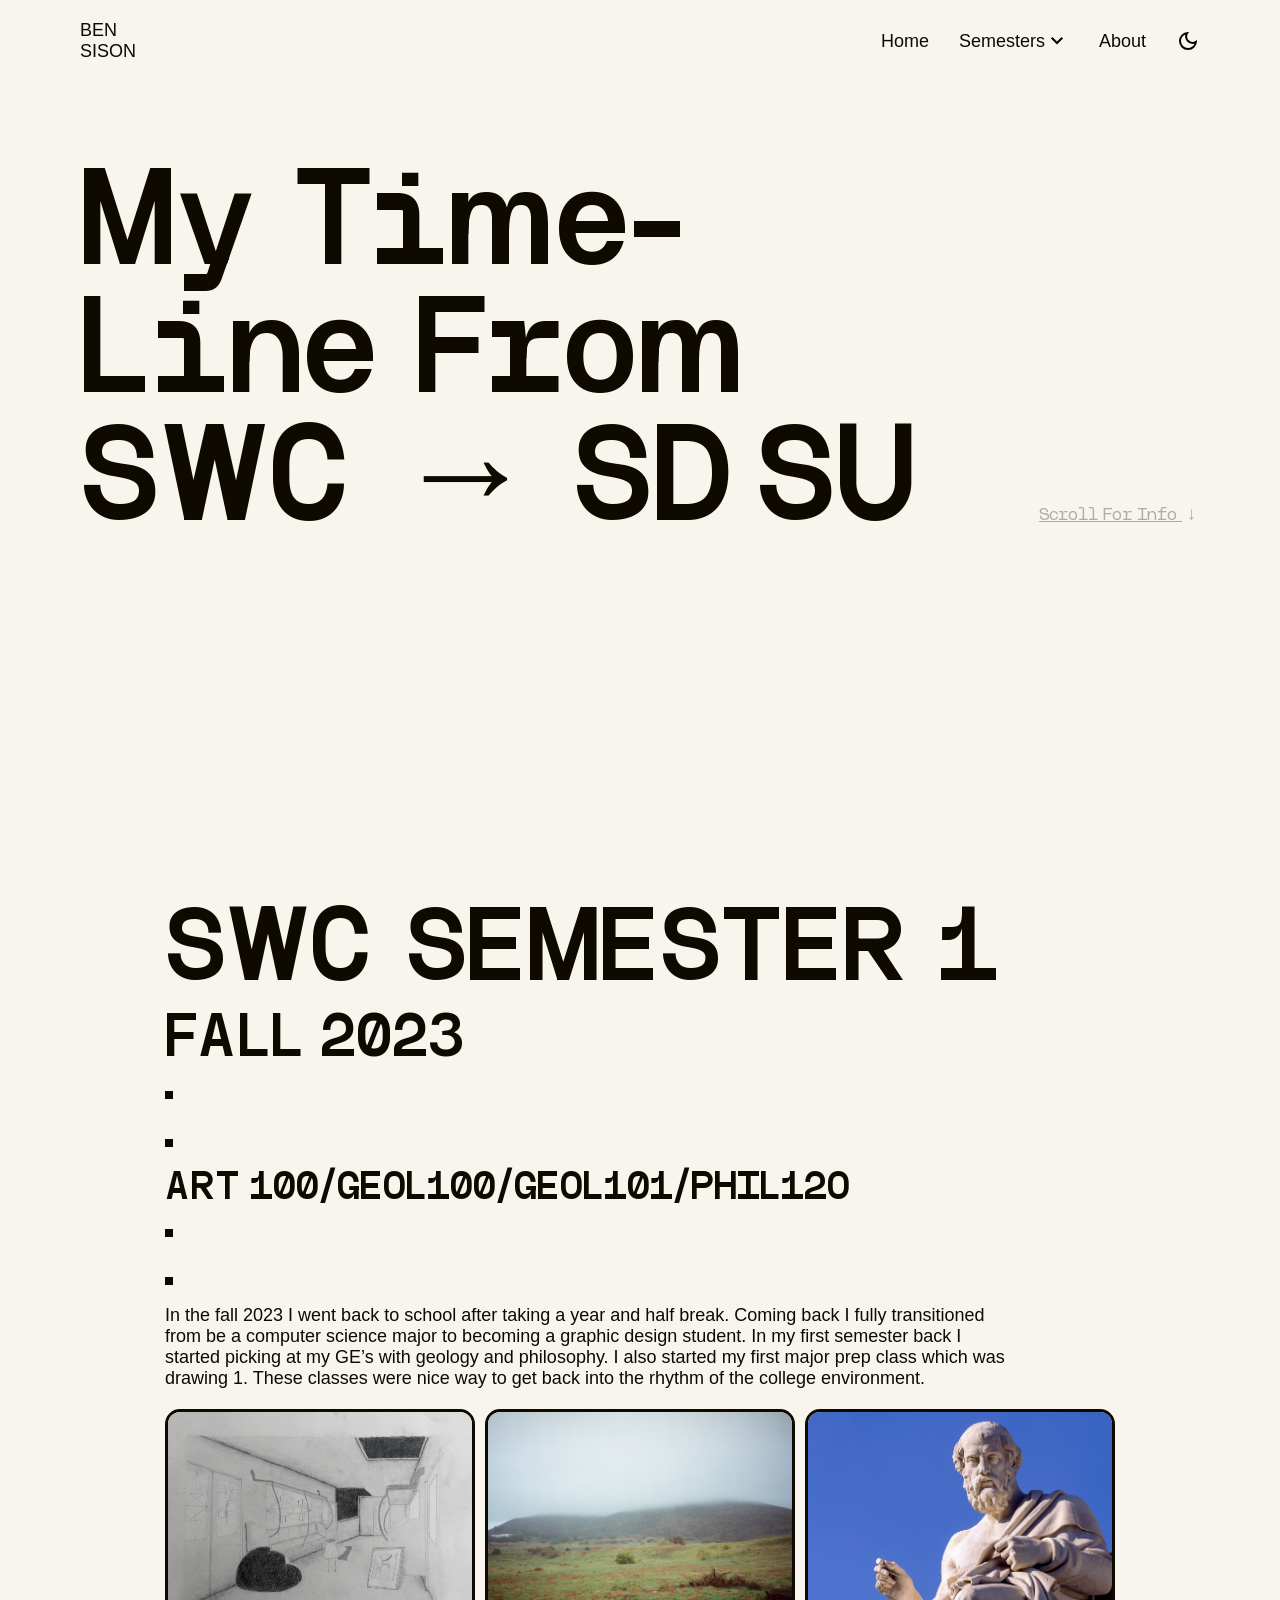
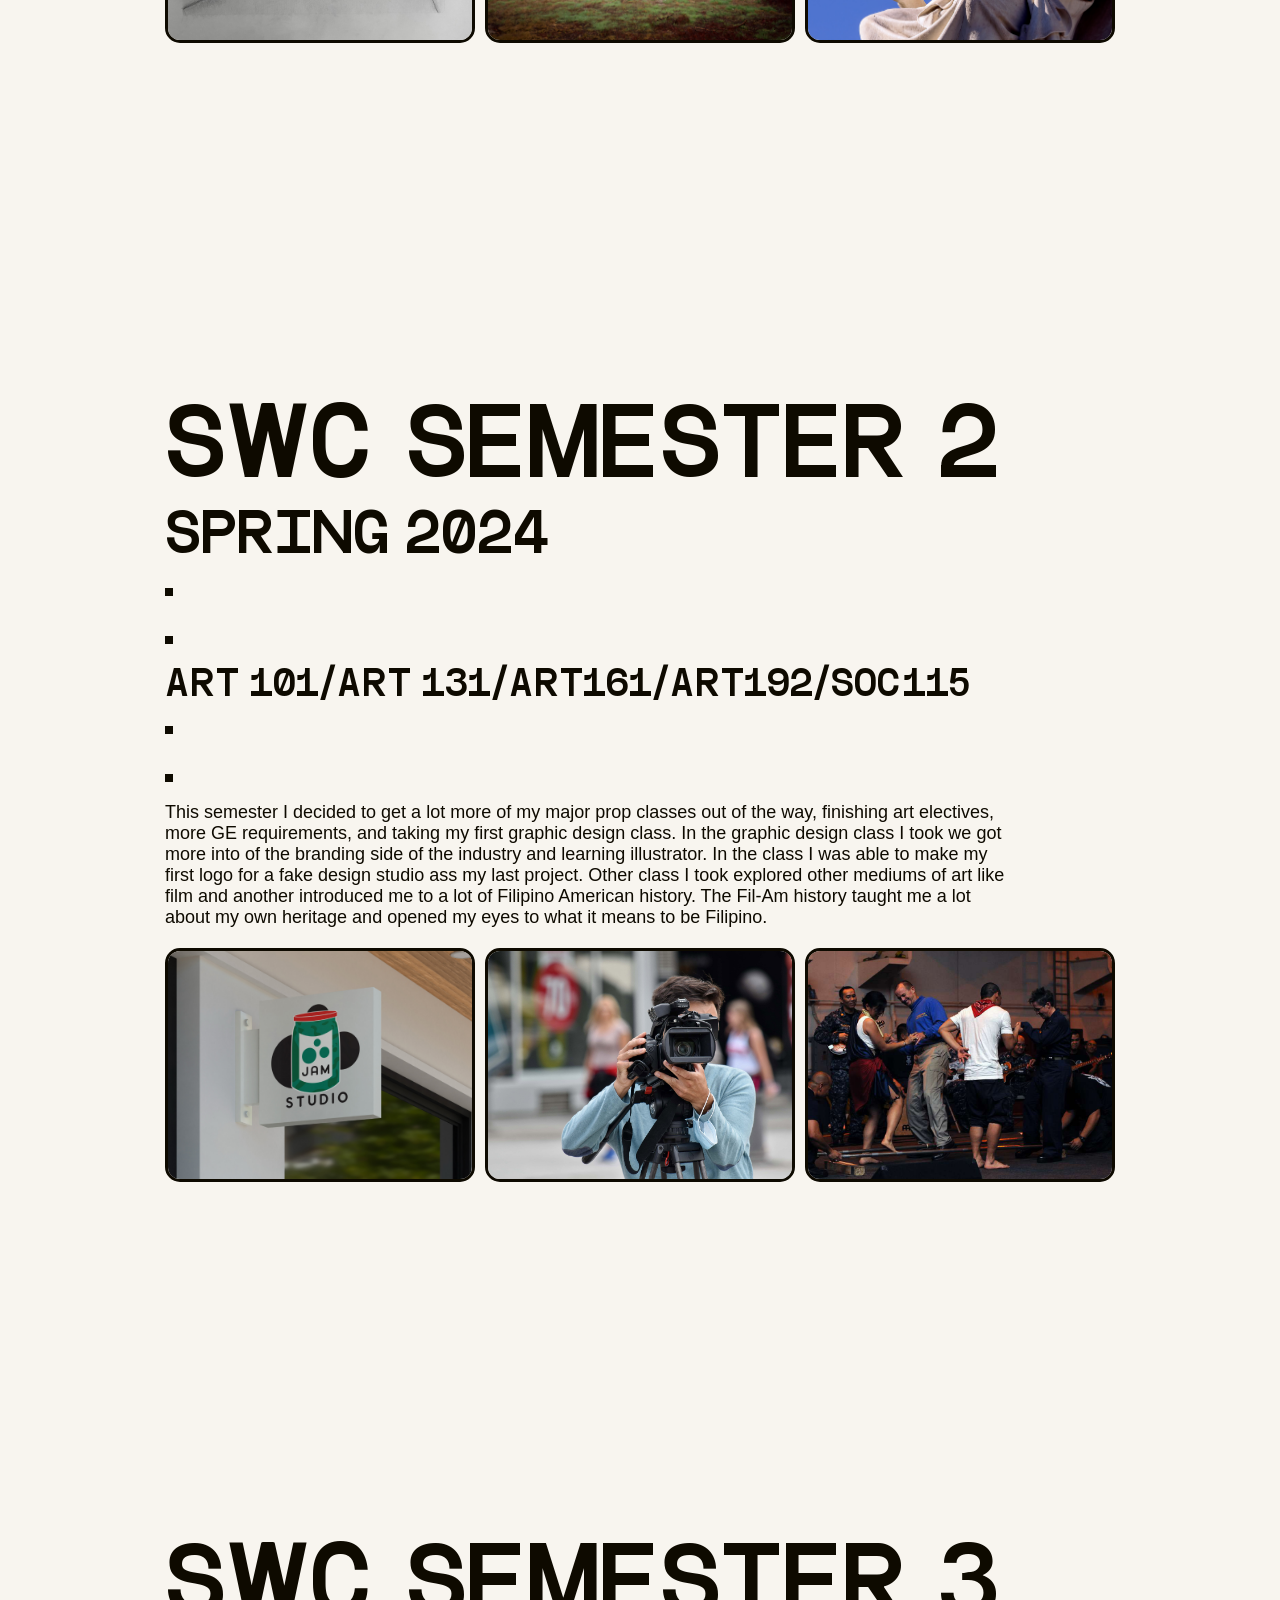
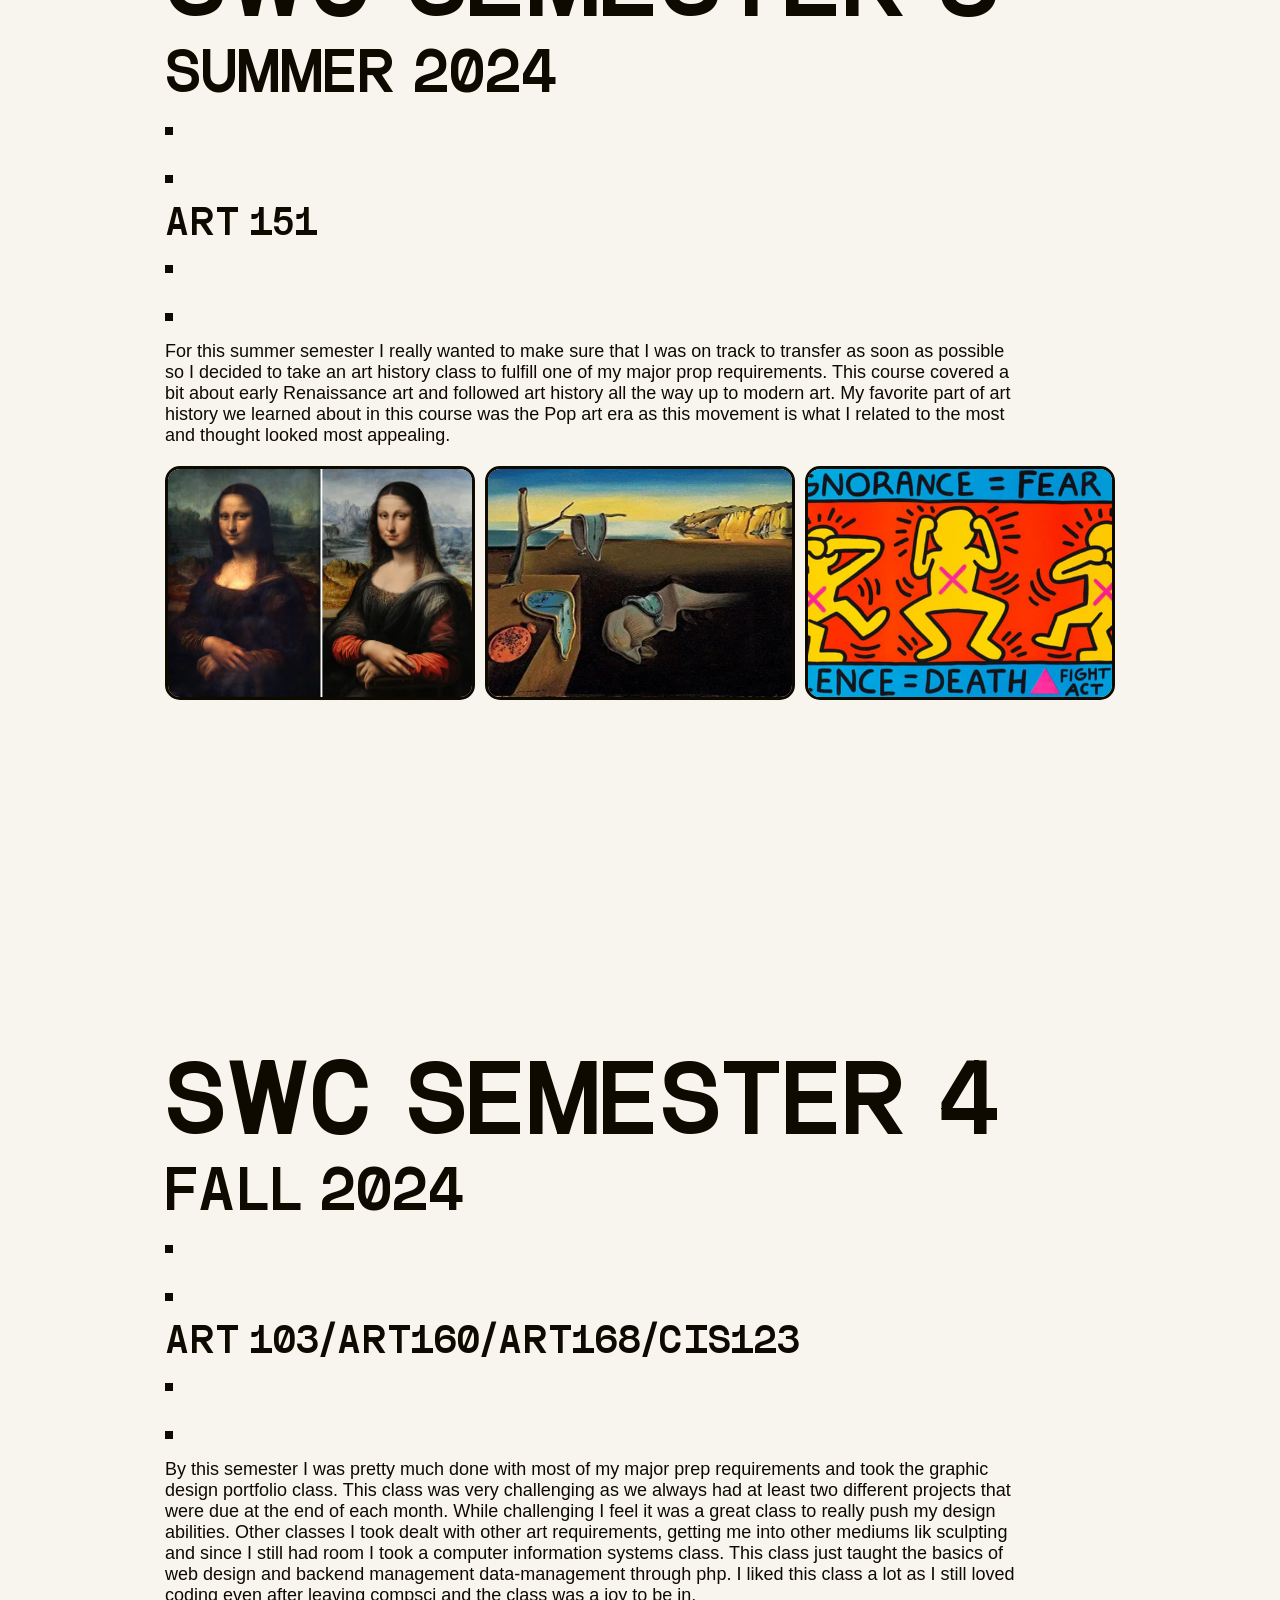
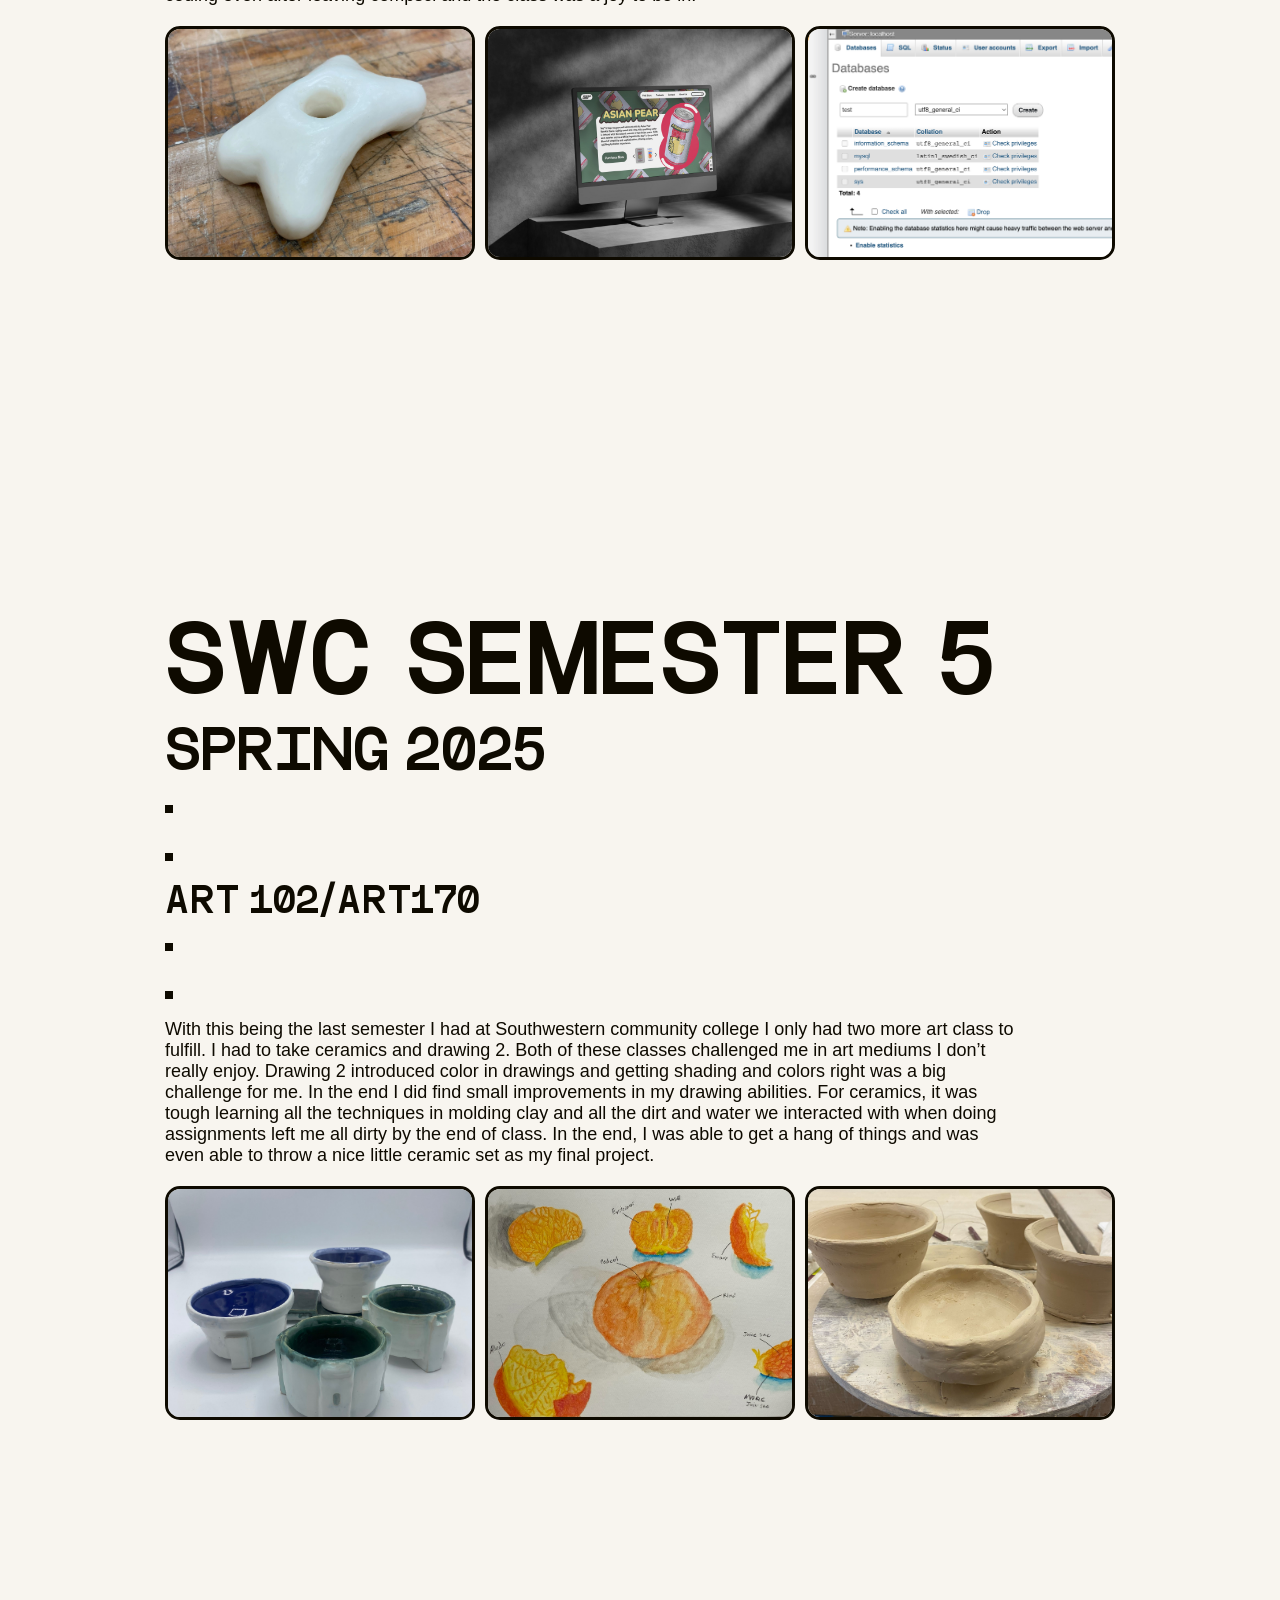
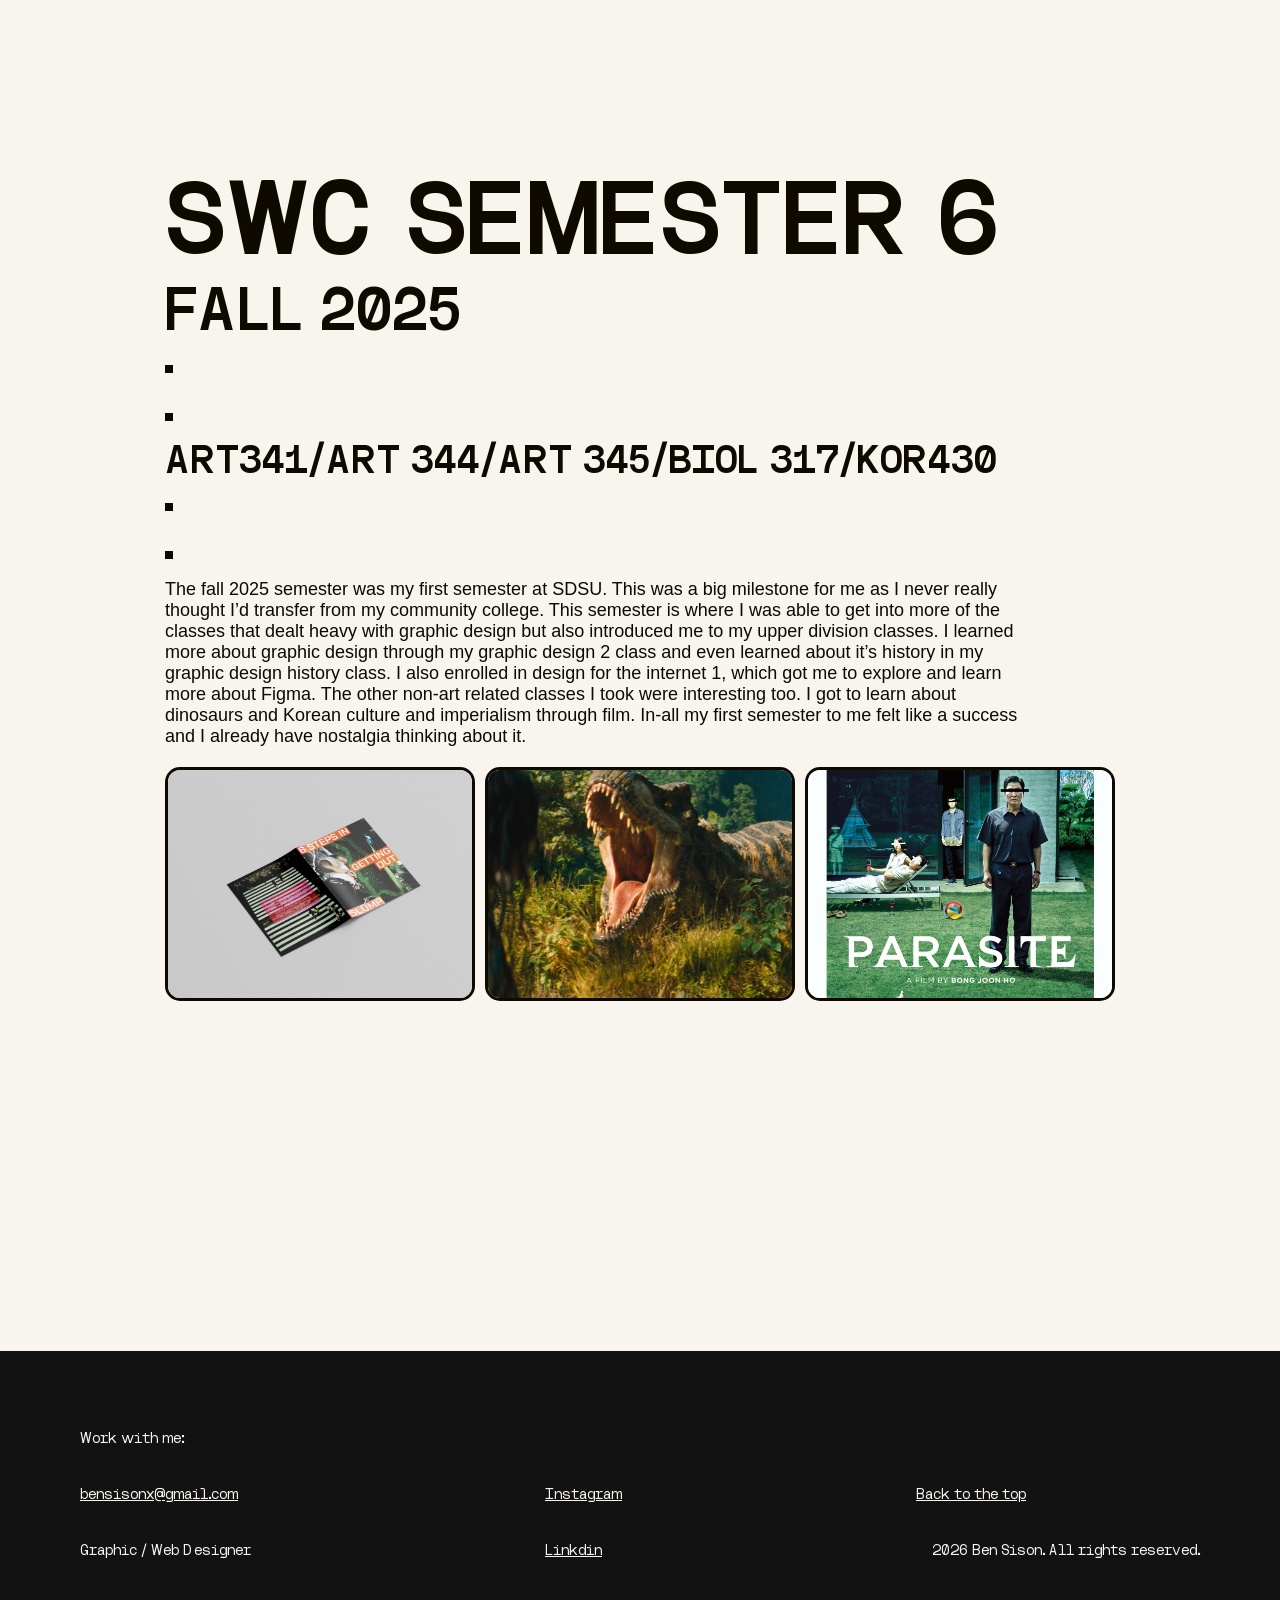
==== commit 5437215a: "Desktop Semesters Dropdown I added desktop drowdown for semester menu. I also added smooth scrolling" ====
--- a/index.html
+++ b/index.html
@@ -14,6 +14,19 @@
 
     <!-- Nav And Hero-->
     <nav>
+        <div id="mobile-menu">
+            <div class="exit-icon">
+                <img src="icons/exit-icon.svg" alt="exit" onclick="showMobileLinks()"/>
+            </div>
+            <a href="index.html">Home</a>
+            <div class="semester_links">
+                <div class="semester-hover">
+                    <a>Semesters</a>
+                    <img src="icons/arrow.svg" />
+                </div>
+            </div>
+            <a href="about.html">About</a>
+        </div>
         <div id="top" class="container">
             <div id="logo">
                 BEN<br />SISON
@@ -22,13 +35,25 @@
                 <div class="desktop_links">
                     <a href="index.html">Home</a>
                     <div class="semester_links">
-                        <a>Semesters</a>
-                        <img src="icons/arrow.svg" />
+                        <div class="semester-hover">
+                            <div class="semester-main">
+                                <a>Semesters</a>
+                                <img src="icons/arrow.svg" />
+                            </div>
+                            <div class="semester-dropdown">
+                                <a href="#section-1">Semester 1</a>
+                                <a href="#section-2">Semester 2</a>
+                                <a href="#section-3">Semester 3</a>
+                                <a href="#section-4">Semester 4</a>
+                                <a href="#section-5">Semester 5</a>
+                                <a href="#section-6">Semester 6</a>
+                            </div>
+                        </div>
                     </div>
                     <a href="about.html">About</a>
                 </div>
                 <div class="hamburger">
-                    <img src="icons/hamburger.svg" />
+                    <img src="icons/hamburger.svg" onclick="showMobileLinks()"/>
                 </div>
                 <img src="icons/dark_mode_24dp_000000_FILL0_wght400_GRAD0_opsz24.svg" />
             </div>
@@ -255,9 +280,6 @@
         </div>
     </section>
 
-</body>
-
-
 <footer>
 
     <div class="container">
@@ -278,4 +300,8 @@
 
 </footer>
 
+<script src="script.js"></script>
+
+</body>
+
 </html>
--- a/style.css
+++ b/style.css
@@ -3,7 +3,7 @@
 :root {
     --primary-bg-color: #F8F5EF;
     --primary-text-color: #0E0A00;
-    --primary-font: 'Switzer', Arial, Helvetica, sans-serif;
+    --primary-font: 'Switzer', Helvetica, Arial, sans-serif;
     --secondary-font: 'Unnamed', Arial, Helvetica, sans-serif;
     --h1-desktop: 6em;
     --h2-desktop: 3.5em;
@@ -17,6 +17,7 @@
     --h2-mobile: 1.75em;
     --h3-mobile: 1em;
     --p-mobile: 0.875em;
+    scroll-behavior: smooth;
 }
 
 @font-face {
@@ -98,8 +99,12 @@
 
 .desktop_links {
     display: flex;
-    align-items: center;
+    align-items: baseline;
     gap: 30px;
+}
+
+#mobile-menu {
+    display: none;
 }
 
 #nav_links a {
@@ -114,12 +119,36 @@
 
 .semester_links {
     display: flex;
-    align-items: flex-end;
-    gap: 2px;
-}
-
-.semester_links img {
+    flex-direction: column;
+    position: relative;
+}
+
+.semester-hover {
+    display: flex;
+    flex-direction: column;
+    align-items: center;
+    gap: 15px;
+}
+
+.semester-hover img {
     transform: rotate(90deg);
+}
+
+.semester-main {
+    display: flex;
+    align-items: center;
+}
+
+.semester-dropdown {
+    display: none;
+}
+
+.semester-dropdown.open {
+    display: flex;
+    flex-direction: column;
+    gap: 10px;
+    position: absolute;
+    top: 100%;
 }
 
 .hamburger {
--- a/responsive.css
+++ b/responsive.css
@@ -123,6 +123,35 @@
         display: none;
     }
 
+    #mobile-menu {
+        display: none;
+    }
+
+    #mobile-menu.open {
+        display: flex;
+        flex-direction: column;
+        align-items: flex-end;
+        gap: 20px;
+        position: fixed;
+        top: 0;
+        right: 0;
+        width: 100%;
+        height: 100vh;
+        padding: 20px;
+        font-size: var(--p-desktop);
+        background-color: var(--primary-bg-color);
+    }
+
+    #mobile-menu a {
+        color: #0E0A00;
+        text-decoration: none;
+    }
+
+    .mobile-links .semesterlinks {
+        display: flex;
+        align-items: center;
+    }
+
     .hamburger {
         display: flex;
         align-items: center;
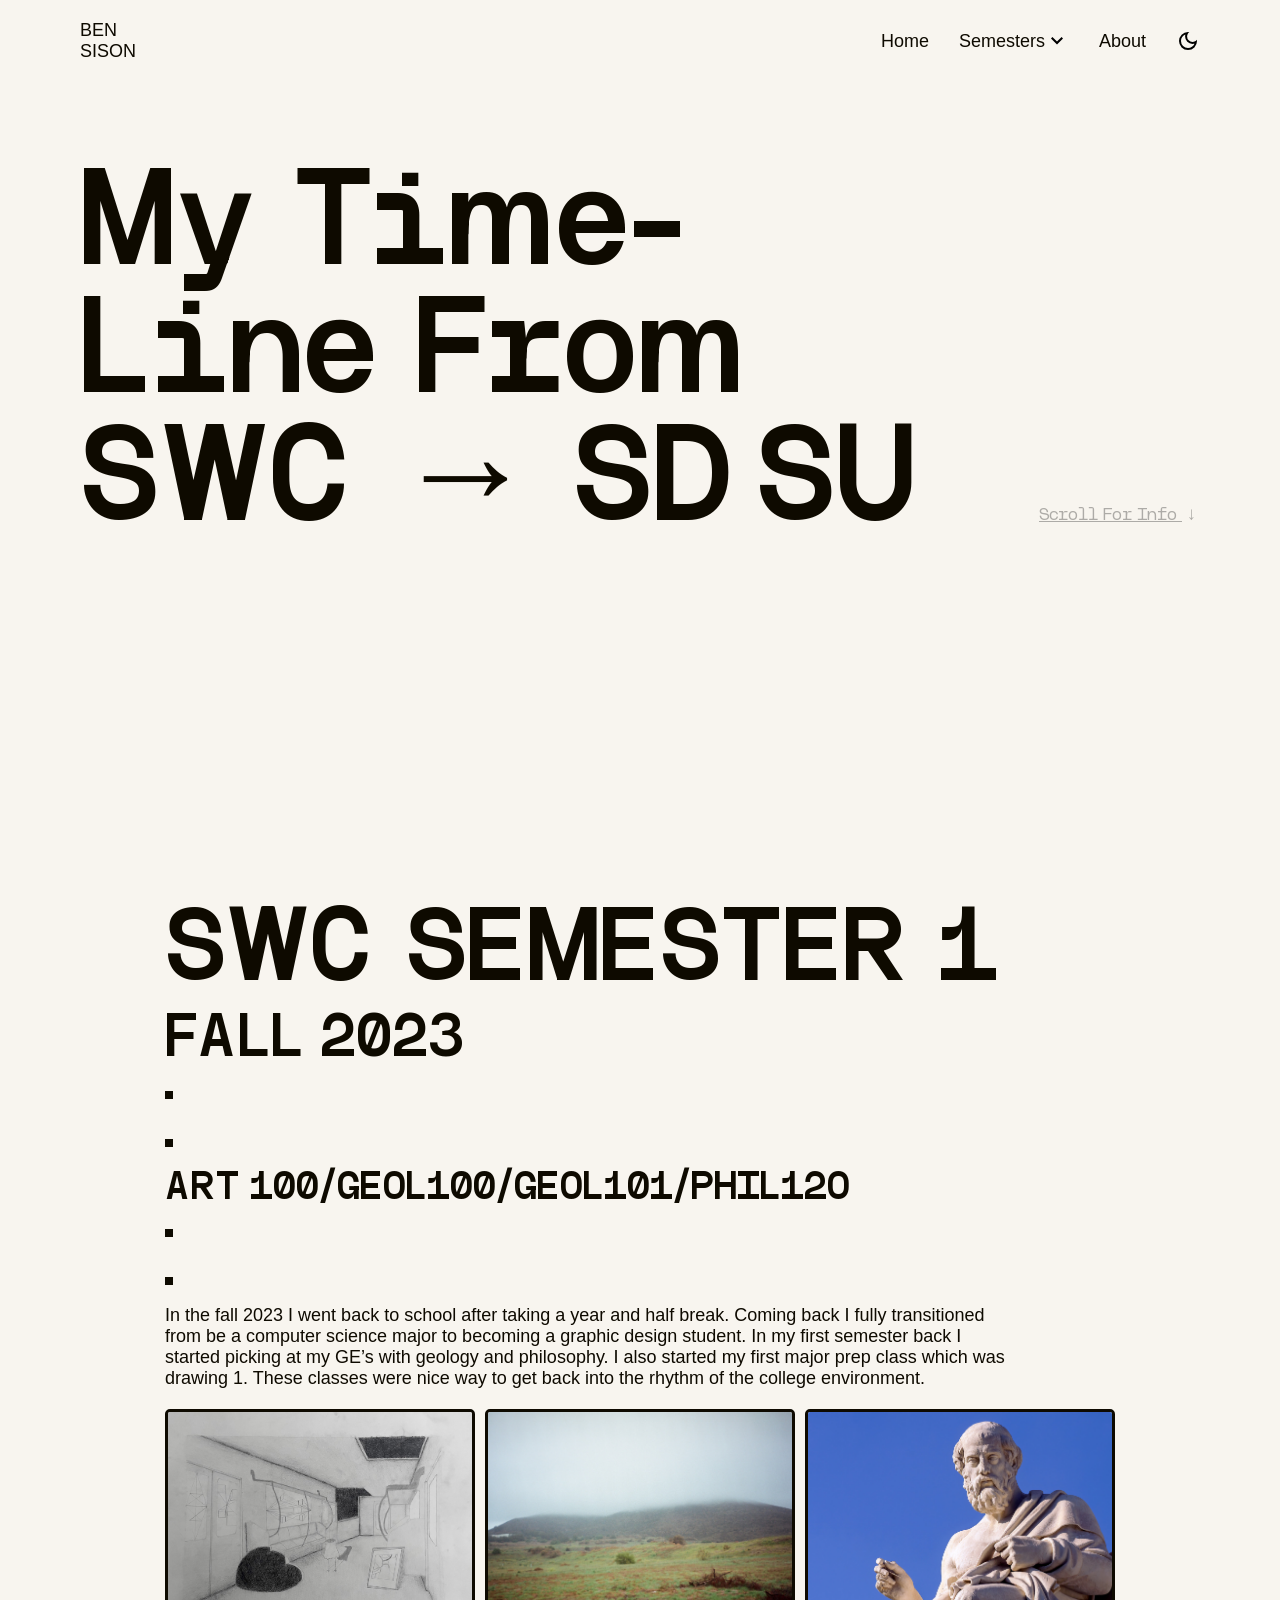
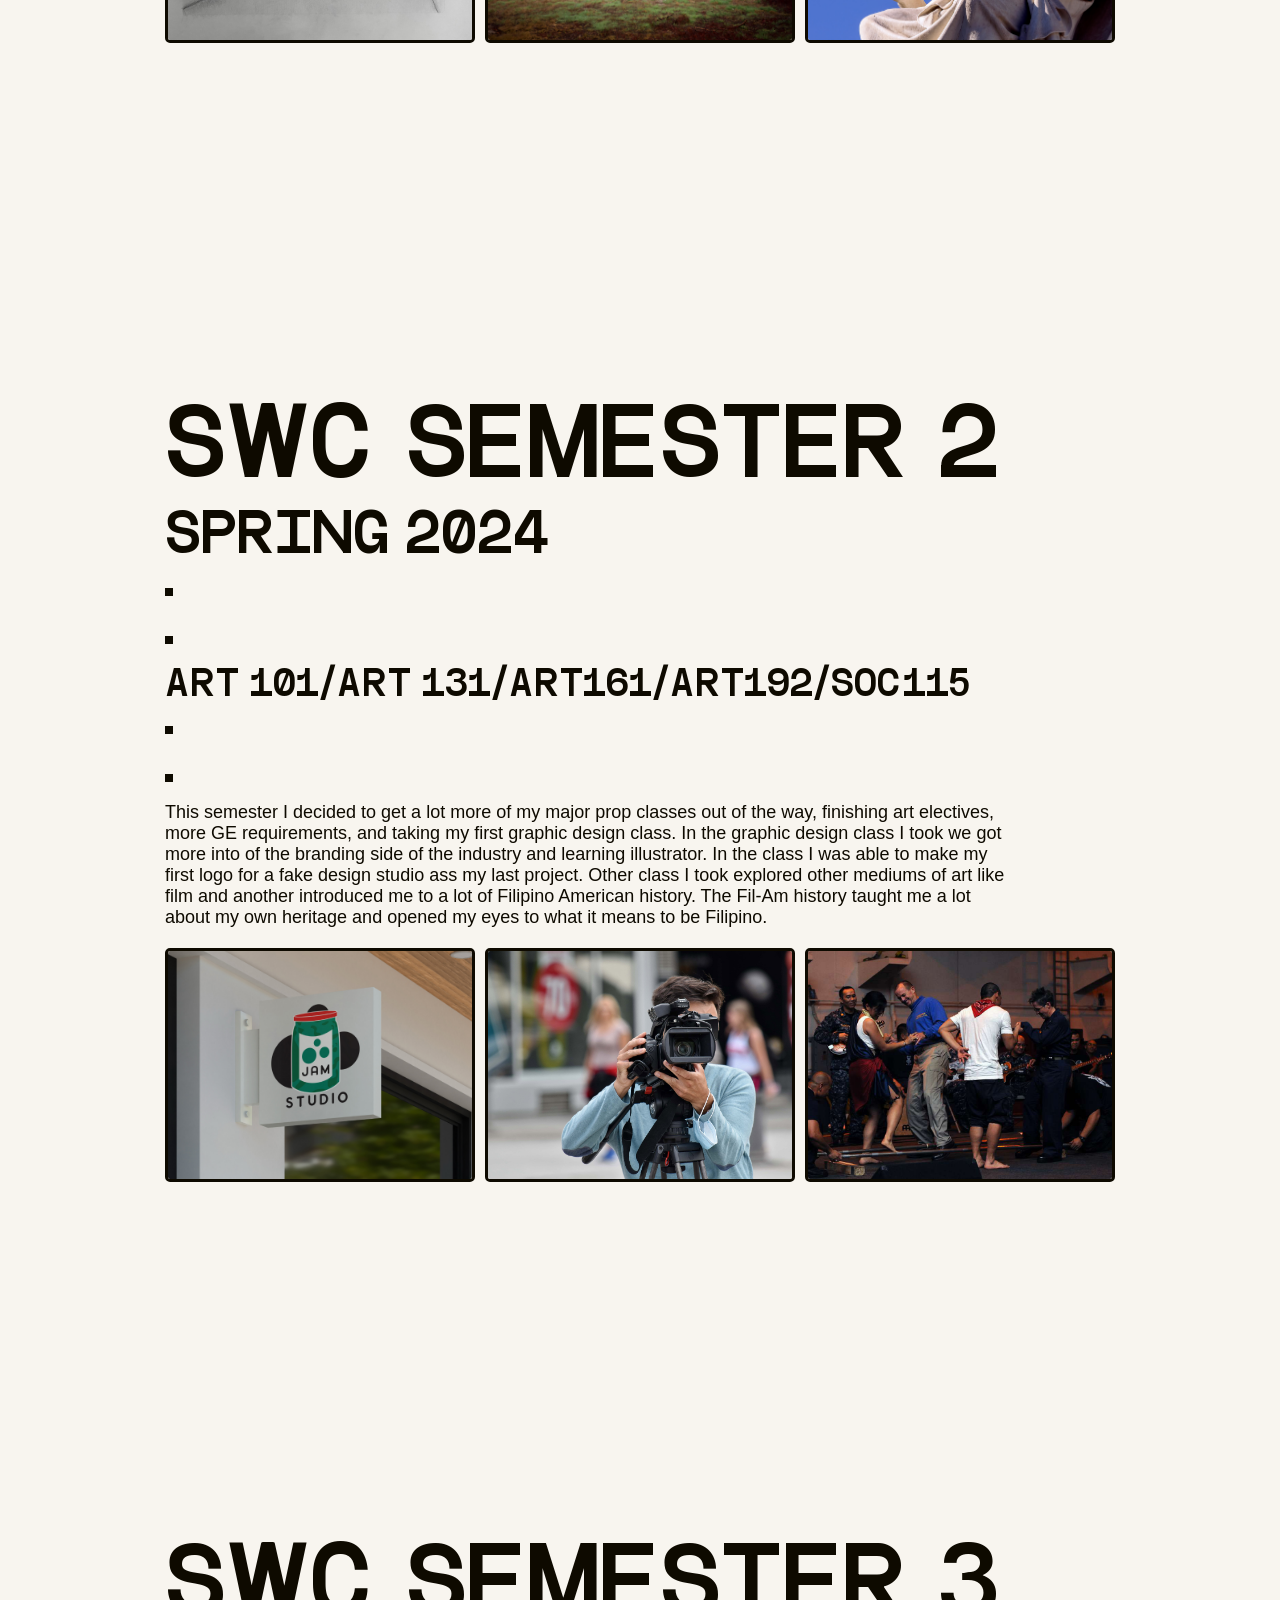
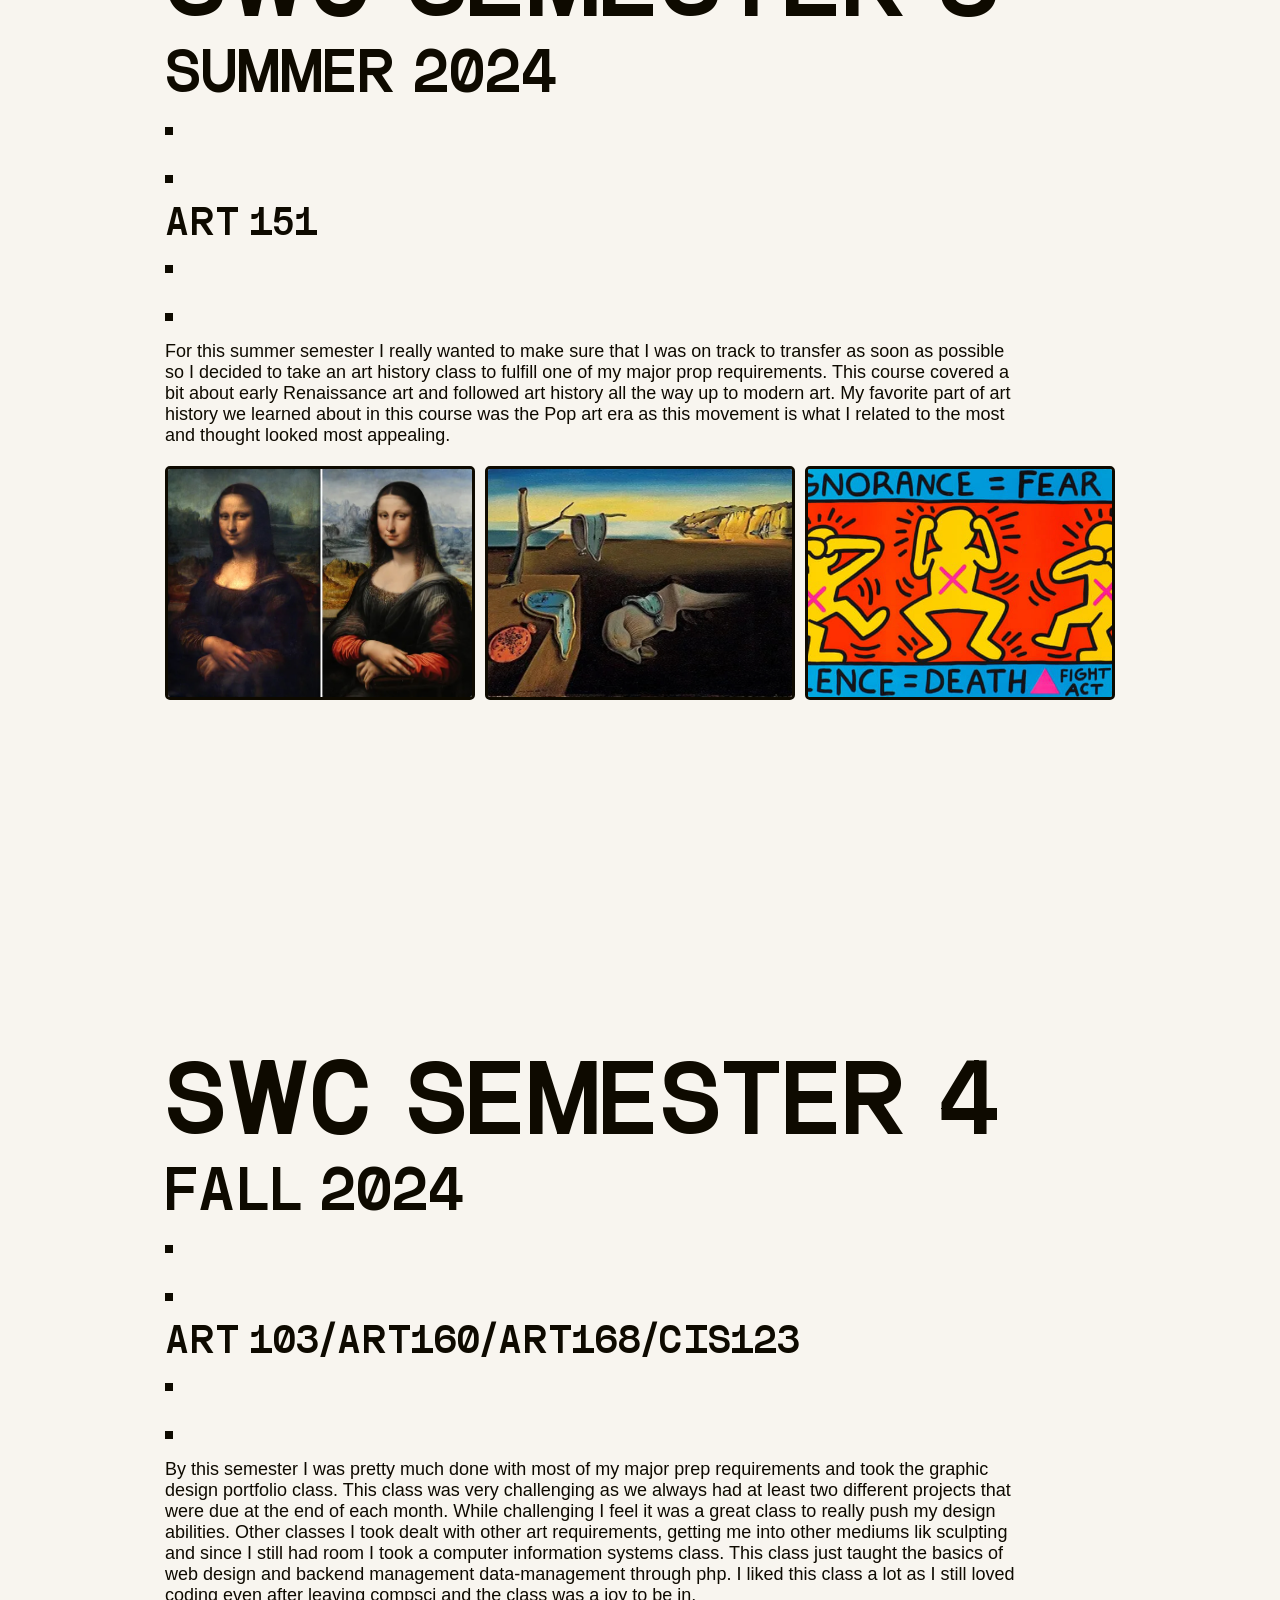
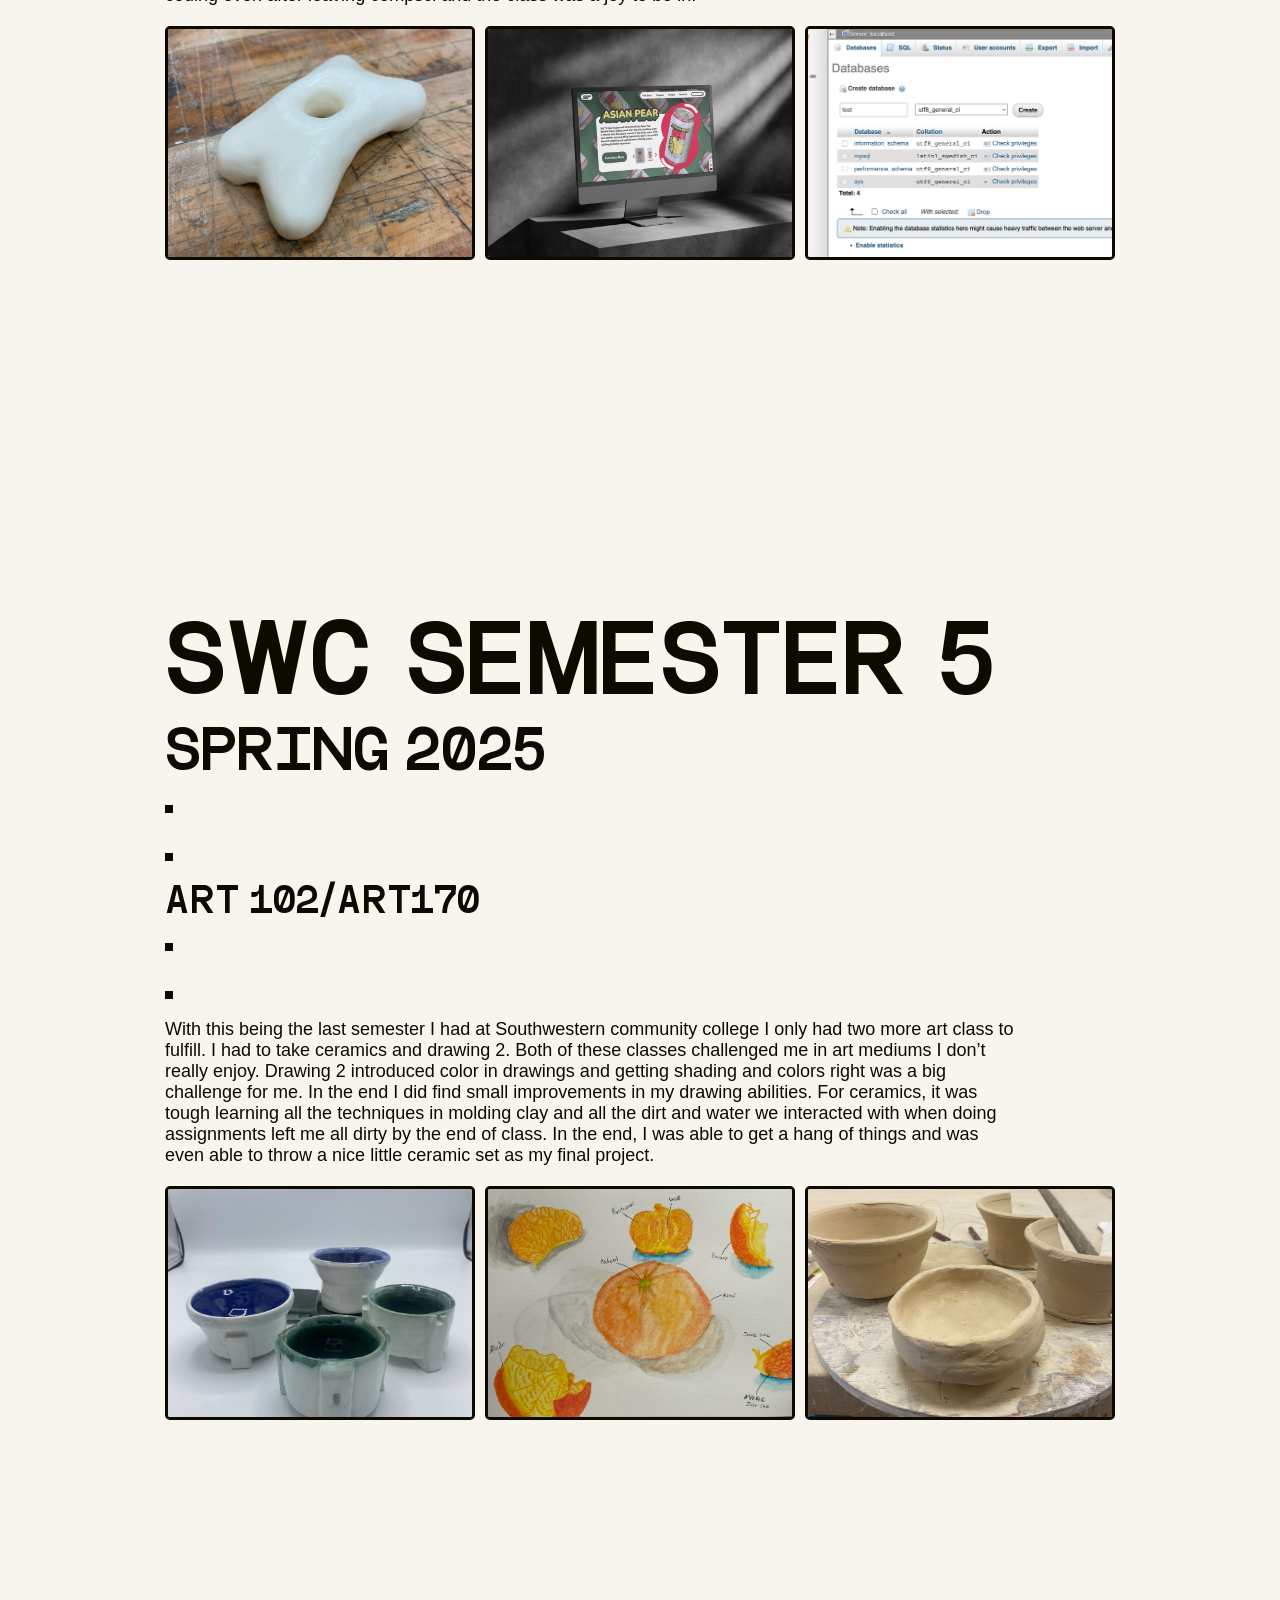
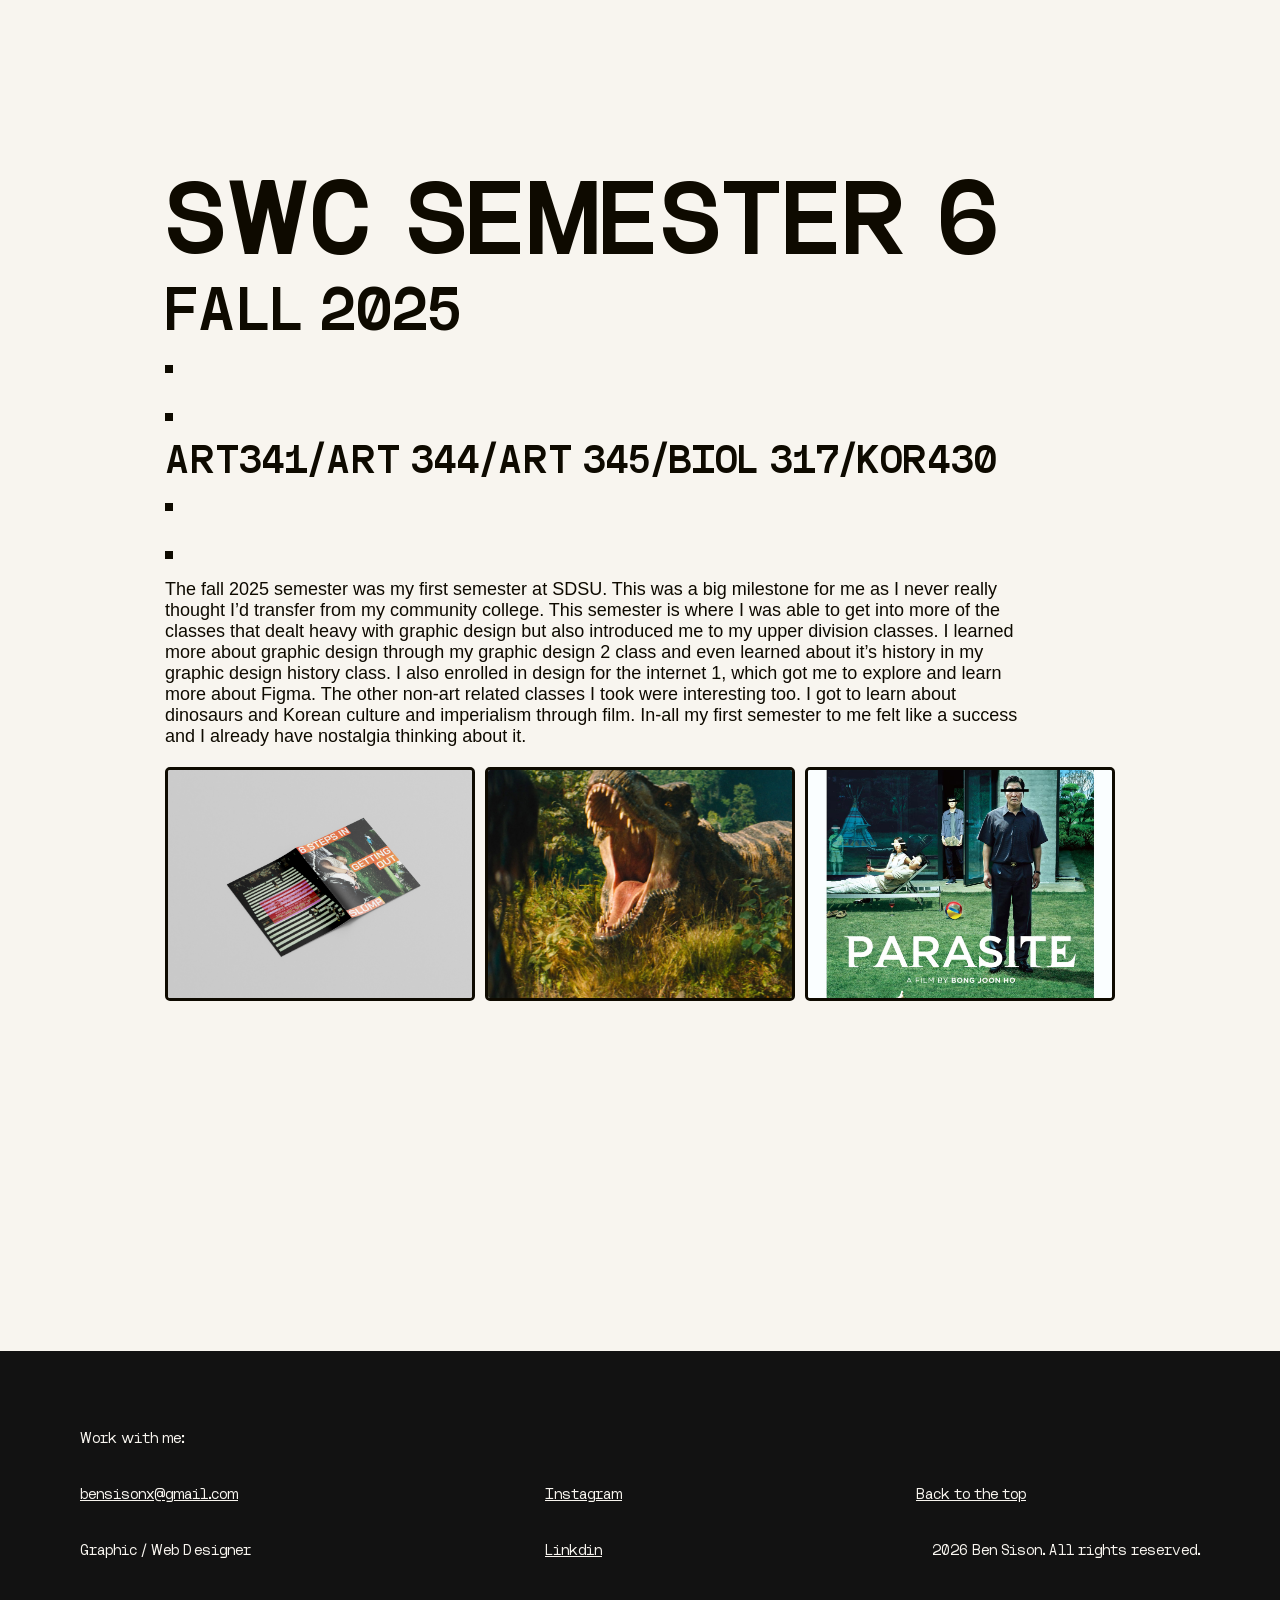
==== commit 55e7a040: "Added FAQ Toggle Interactivity and Theme Transitions FAQ now has animations when toggled. Theme for " ====
--- a/index.html
+++ b/index.html
@@ -6,6 +6,13 @@
     <title> College Timeline </title>
     <link rel="stylesheet" href="style.css" />
     <link rel="stylesheet" href="responsive.css" />
+
+    <script>
+        const saved = localStorage.getItem('theme');
+        if (saved === 'dark') {
+            document.documentElement.setAttribute('data-theme', 'dark');
+        }
+    </script>
 </head>
 
 
@@ -16,13 +23,23 @@
     <nav>
         <div id="mobile-menu">
             <div class="exit-icon">
-                <img src="icons/exit-icon.svg" alt="exit" onclick="showMobileLinks()"/>
+                <img src="icons/exit-icon.svg" alt="exit" onclick="showMobileLinks()" />
             </div>
             <a href="index.html">Home</a>
             <div class="semester_links">
                 <div class="semester-hover">
-                    <a>Semesters</a>
-                    <img src="icons/arrow.svg" />
+                    <div class="semester-main">
+                        <a>Semesters</a>
+                        <img src="icons/arrow.svg" />
+                    </div>
+                    <div class="semester-dropdown">
+                        <a href="#section-1" class="semester-option" onclick="showMobileLinks()">Semester 1</a>
+                        <a href="#section-3" class="semester-option" onclick="showMobileLinks()">Semester 3</a>
+                        <a href="#section-4" class="semester-option" onclick="showMobileLinks()">Semester 4</a>
+                        <a href="#section-2" class="semester-option" onclick="showMobileLinks()">Semester 2</a>
+                        <a href="#section-5" class="semester-option" onclick="showMobileLinks()">Semester 5</a>
+                        <a href="#section-6" class="semester-option" onclick="showMobileLinks()">Semester 6</a>
+                    </div>
                 </div>
             </div>
             <a href="about.html">About</a>
@@ -53,9 +70,9 @@
                     <a href="about.html">About</a>
                 </div>
                 <div class="hamburger">
-                    <img src="icons/hamburger.svg" onclick="showMobileLinks()"/>
+                    <img src="icons/hamburger.svg" onclick="showMobileLinks()" />
                 </div>
-                <img src="icons/dark_mode_24dp_000000_FILL0_wght400_GRAD0_opsz24.svg" />
+                <img id="dark-mode-toggle" src="icons/dark_mode_24dp_000000_FILL0_wght400_GRAD0_opsz24.svg" />
             </div>
         </div>
     </nav>
@@ -280,27 +297,27 @@
         </div>
     </section>
 
-<footer>
-
-    <div class="container">
-        <div id="contact_info">
-            <p>Work with me:</p>
-            <a href="mailto:bensisonx@gmail.com">bensisonx@gmail.com</a>
-            <p>Graphic / Web Designer</p>
-        </div>
-        <div id="socials">
-            <a href="https://www.instagram.com/benseeson/?hl=en" target="_blank">Instagram</a>
-            <a href="https://www.linkedin.com/in/benjamin-sison-4508a122a" target="_blank">Linkdin</a>
-        </div>
-        <div id="copyright">
-            <a href="#top">Back to the top</a>
-            <p>&copy; 2026 Ben Sison. All rights reserved.</p>
-        </div>
-    </div>
-
-</footer>
-
-<script src="script.js"></script>
+    <footer>
+
+        <div class="container">
+            <div id="contact_info">
+                <p>Work with me:</p>
+                <a href="mailto:bensisonx@gmail.com">bensisonx@gmail.com</a>
+                <p>Graphic / Web Designer</p>
+            </div>
+            <div id="socials">
+                <a href="https://www.instagram.com/benseeson/?hl=en" target="_blank">Instagram</a>
+                <a href="https://www.linkedin.com/in/benjamin-sison-4508a122a" target="_blank">Linkdin</a>
+            </div>
+            <div id="copyright">
+                <a href="#top">Back to the top</a>
+                <p>&copy; 2026 Ben Sison. All rights reserved.</p>
+            </div>
+        </div>
+
+    </footer>
+
+    <script src="script.js"></script>
 
 </body>
 
--- a/style.css
+++ b/style.css
@@ -33,7 +33,11 @@
 html {
     font-family: switzer, Arial, Helvetica, sans-serif;
     font-size: var(--p-desktop);
-    color: #0E0A00;
+    color: var(--primary-text-color);
+}
+
+* {
+    transition: color 0.5s ease, background-color 0.5s ease, border-color 0.5s ease, filter 0.5s ease;
 }
 
 .hook,
@@ -81,7 +85,7 @@
 .breadcrumb {
     width: 8px;
     height: 8px;
-    background-color: #0E0A00;
+    background-color: var(--primary-text-color);
 }
 
 /* NAV CSS */
@@ -108,7 +112,7 @@
 }
 
 #nav_links a {
-    color: #0E0A00;
+    color: var(--primary-text-color);
     text-decoration: none;
     font-weight: 400;
 }
@@ -149,6 +153,7 @@
     gap: 10px;
     position: absolute;
     top: 100%;
+    background-color: var(--primary-bg-color);
 }
 
 .hamburger {
@@ -160,7 +165,7 @@
 body {
     margin: 0;
     padding-top: 20px;
-    background-color: #F8F5EF;
+    background-color: var(--primary-bg-color);
 }
 
 .hook {
@@ -211,8 +216,8 @@
     width: 32%;
     aspect-ratio: 4 / 3;
     object-fit: cover;
-    border: #0E0A00 solid 3px;
-    border-radius: 15px;
+    border: var(--primary-text-color) solid 3px;
+    border-radius: 5px;
 }
 
 /* ABOUT CSS */
@@ -229,7 +234,7 @@
 #about .container img {
     width: 40%;
     object-fit: cover;
-    border: #0E0A00 solid 3px;
+    border: var(--primary-text-color) solid 3px;
     border-radius: 15px;
 }
 
@@ -256,16 +261,23 @@
 }
 
 .question_container {
-    border: #0E0A00 solid 3px;
-    padding: 10px 20px;
-    border-radius: 150px;
+    border: var(--primary-text-color) solid 3px;
+    padding: 20px 20px;
+    border-radius: 10px;
     width: 100%;
     display: flex;
-    justify-content: center;
-}
-
-.q_inner_container details .semester_h3 {
-    padding: 10px 0;
+}
+
+.q_copy_cont {
+    overflow: hidden;
+    max-height: 0;
+    transition: max-height 0.5s ease;
+}
+
+.q_copy_cont p {
+    color: var(--primary-text-color);
+    padding: 20px 0 0 0;
+    font-size: 1.5em;
 }
 
 .semester_h3 {
@@ -301,4 +313,23 @@
     display: flex;
     flex-direction: column;
     gap: 40px;
+}
+
+/* DARK MODE */
+[data-theme="dark"] {
+    --primary-bg-color: #0E0A00;
+    --primary-text-color: #F8F5EF;
+}
+
+[data-theme="dark"] body {
+    background-color: #0E0A00;
+    color: #F8F5EF;
+}
+
+[data-theme="dark"] nav img {
+    filter: invert(1);
+}
+
+[data-theme="dark"] .subhook a {
+    color: #AEABA7;
 }
--- a/responsive.css
+++ b/responsive.css
@@ -1,8 +1,6 @@
 /*Tablet CSS*/
 
 :root {
-    --primary-bg-color: #F8F5EF;
-    --primary-text-color: #0E0A00;
     --primary-font: 'Switzer', Arial, Helvetica, sans-serif;
     --secondary-font: 'Unnamed', Arial, Helvetica, sans-serif;
     --h1-desktop: 6em;
@@ -15,7 +13,7 @@
     --p-tablet: 1em;
     --h1-mobile: 2.5em;
     --h2-mobile: 1.75em;
-    --h3-mobile: 1em;
+    --h3-mobile: 1.25em;
     --p-mobile: 0.875em;
 }
 
@@ -82,6 +80,10 @@
     #faq .container {
         gap: 40px;
         padding: 30px;
+    }
+
+    .q_copy_cont p {
+        font-size: var(--p-tablet);
     }
 
 }
@@ -140,10 +142,11 @@
         padding: 20px;
         font-size: var(--p-desktop);
         background-color: var(--primary-bg-color);
+        z-index: 999;
     }
 
     #mobile-menu a {
-        color: #0E0A00;
+        color: var(--primary-text-color);
         text-decoration: none;
     }
 
@@ -155,6 +158,14 @@
     .hamburger {
         display: flex;
         align-items: center;
+    }
+
+    .semester-dropdown.open {
+        display: flex;
+        flex-direction: column;
+        position: static;
+        gap: 10px;
+        top: 100%;
     }
 
     section {
@@ -188,7 +199,7 @@
         width: 100%;
         aspect-ratio: 4 / 3;
         object-fit: cover;
-        border: #0E0A00 solid 3px;
+        border: var(--primary-text-color) solid 3px;
         border-radius: 15px;
     }
 
@@ -214,7 +225,7 @@
         width: 80%;
         aspect-ratio: 3.5 / 4;
         object-fit: cover;
-        border: #0E0A00 solid 3px;
+        border: var(--primary-text-color) solid 3px;
         border-radius: 15px;
     }
 
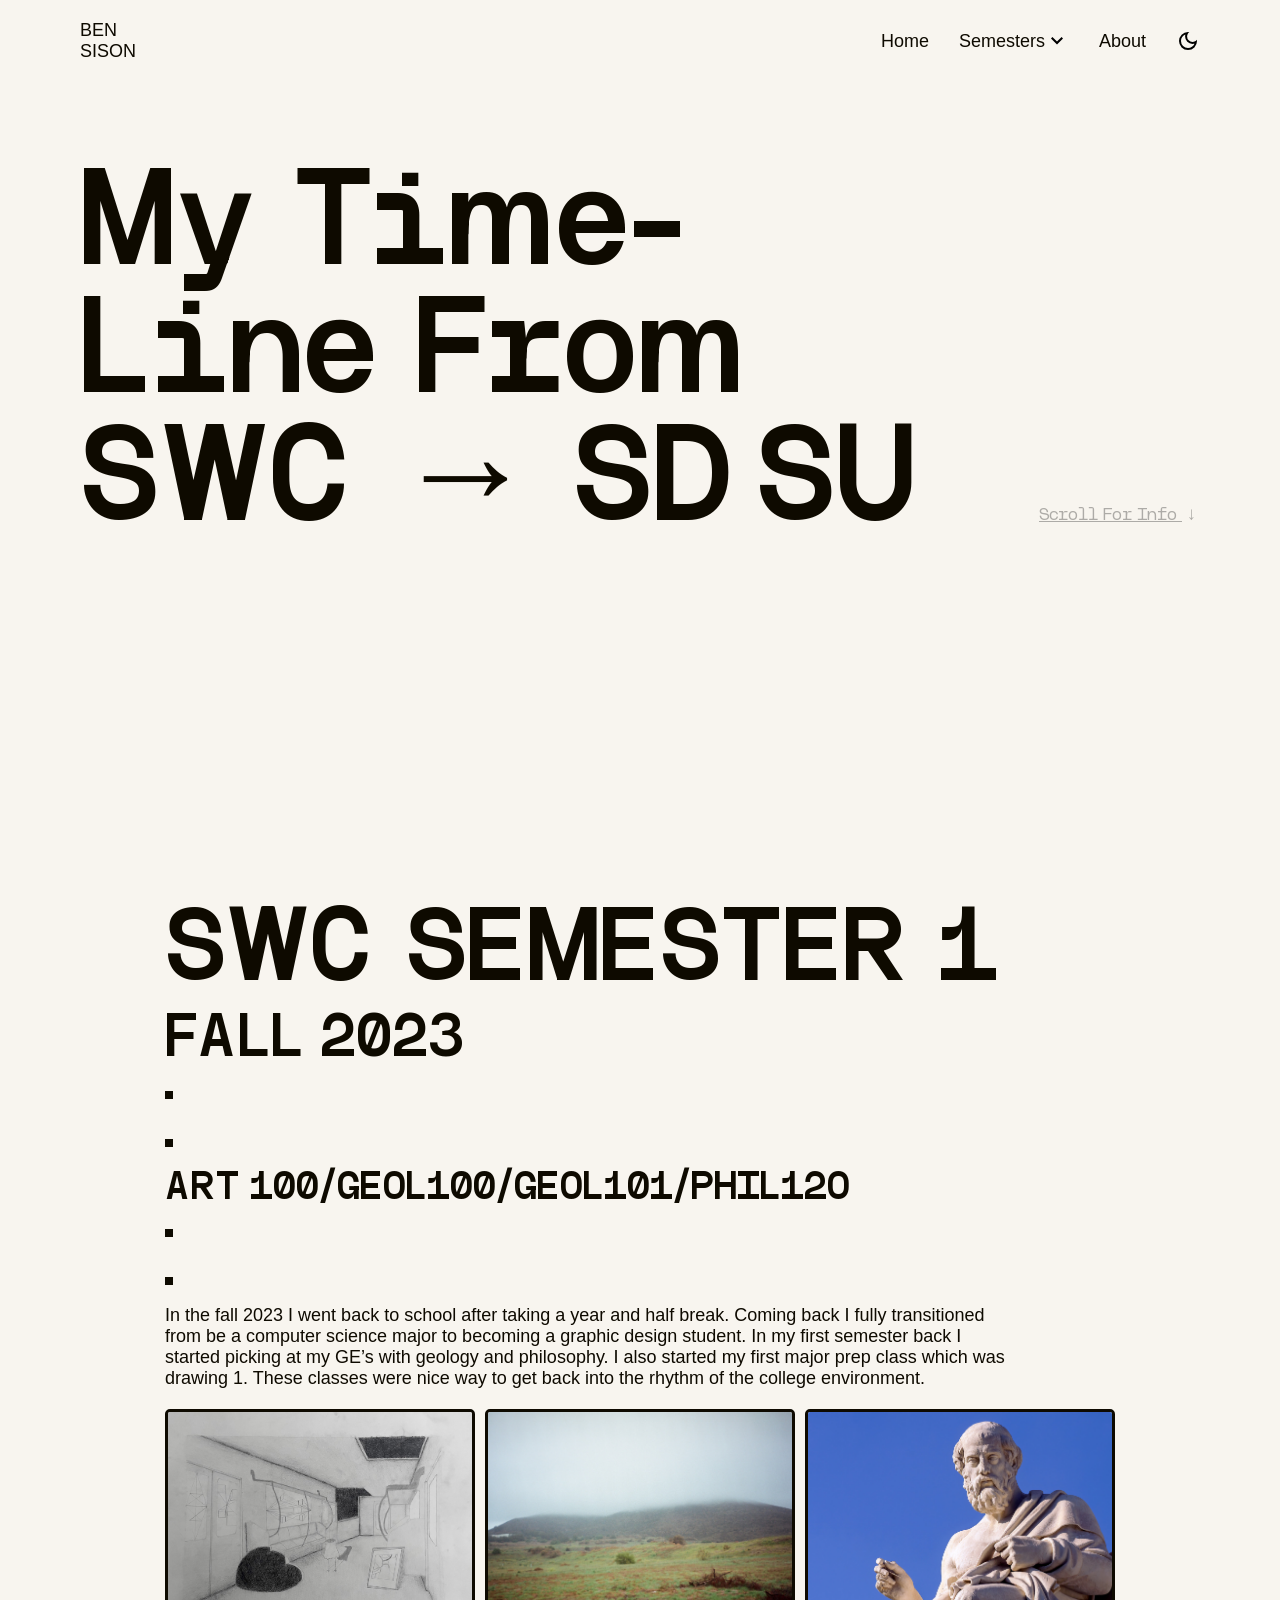
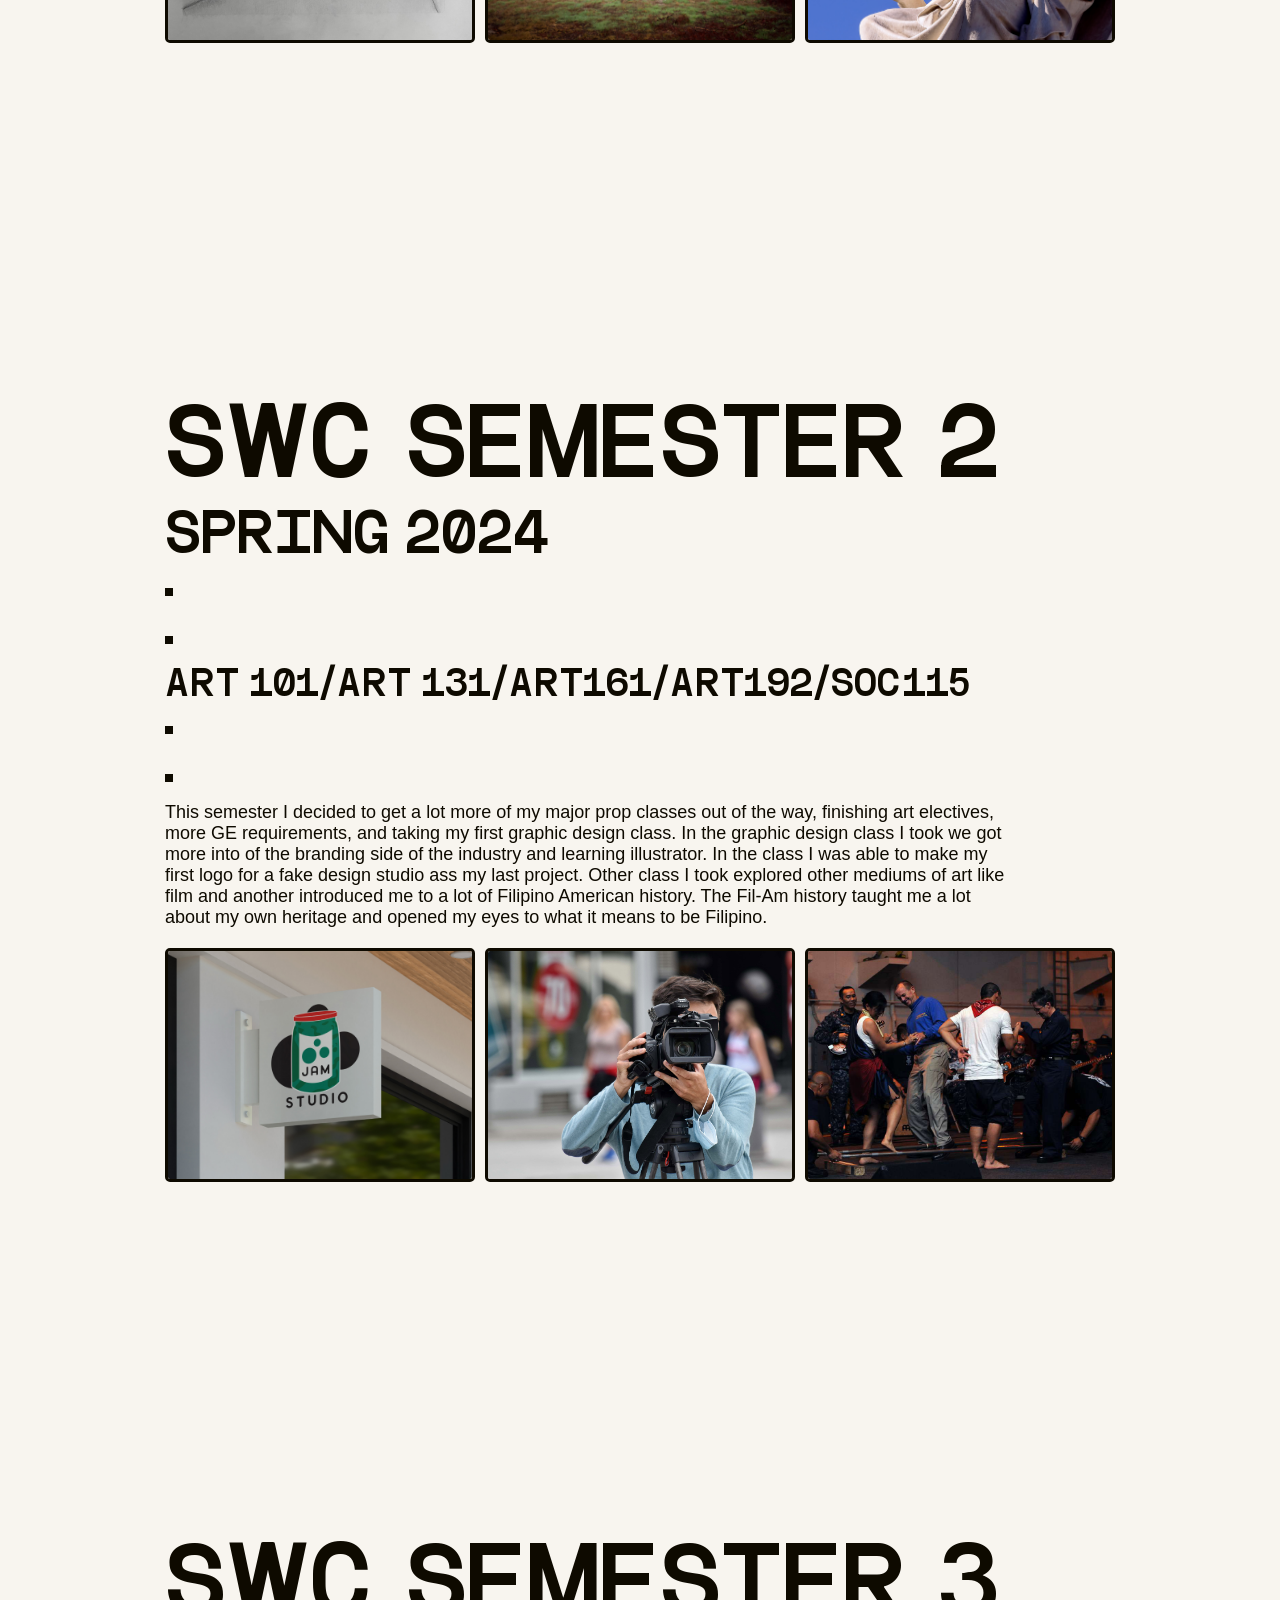
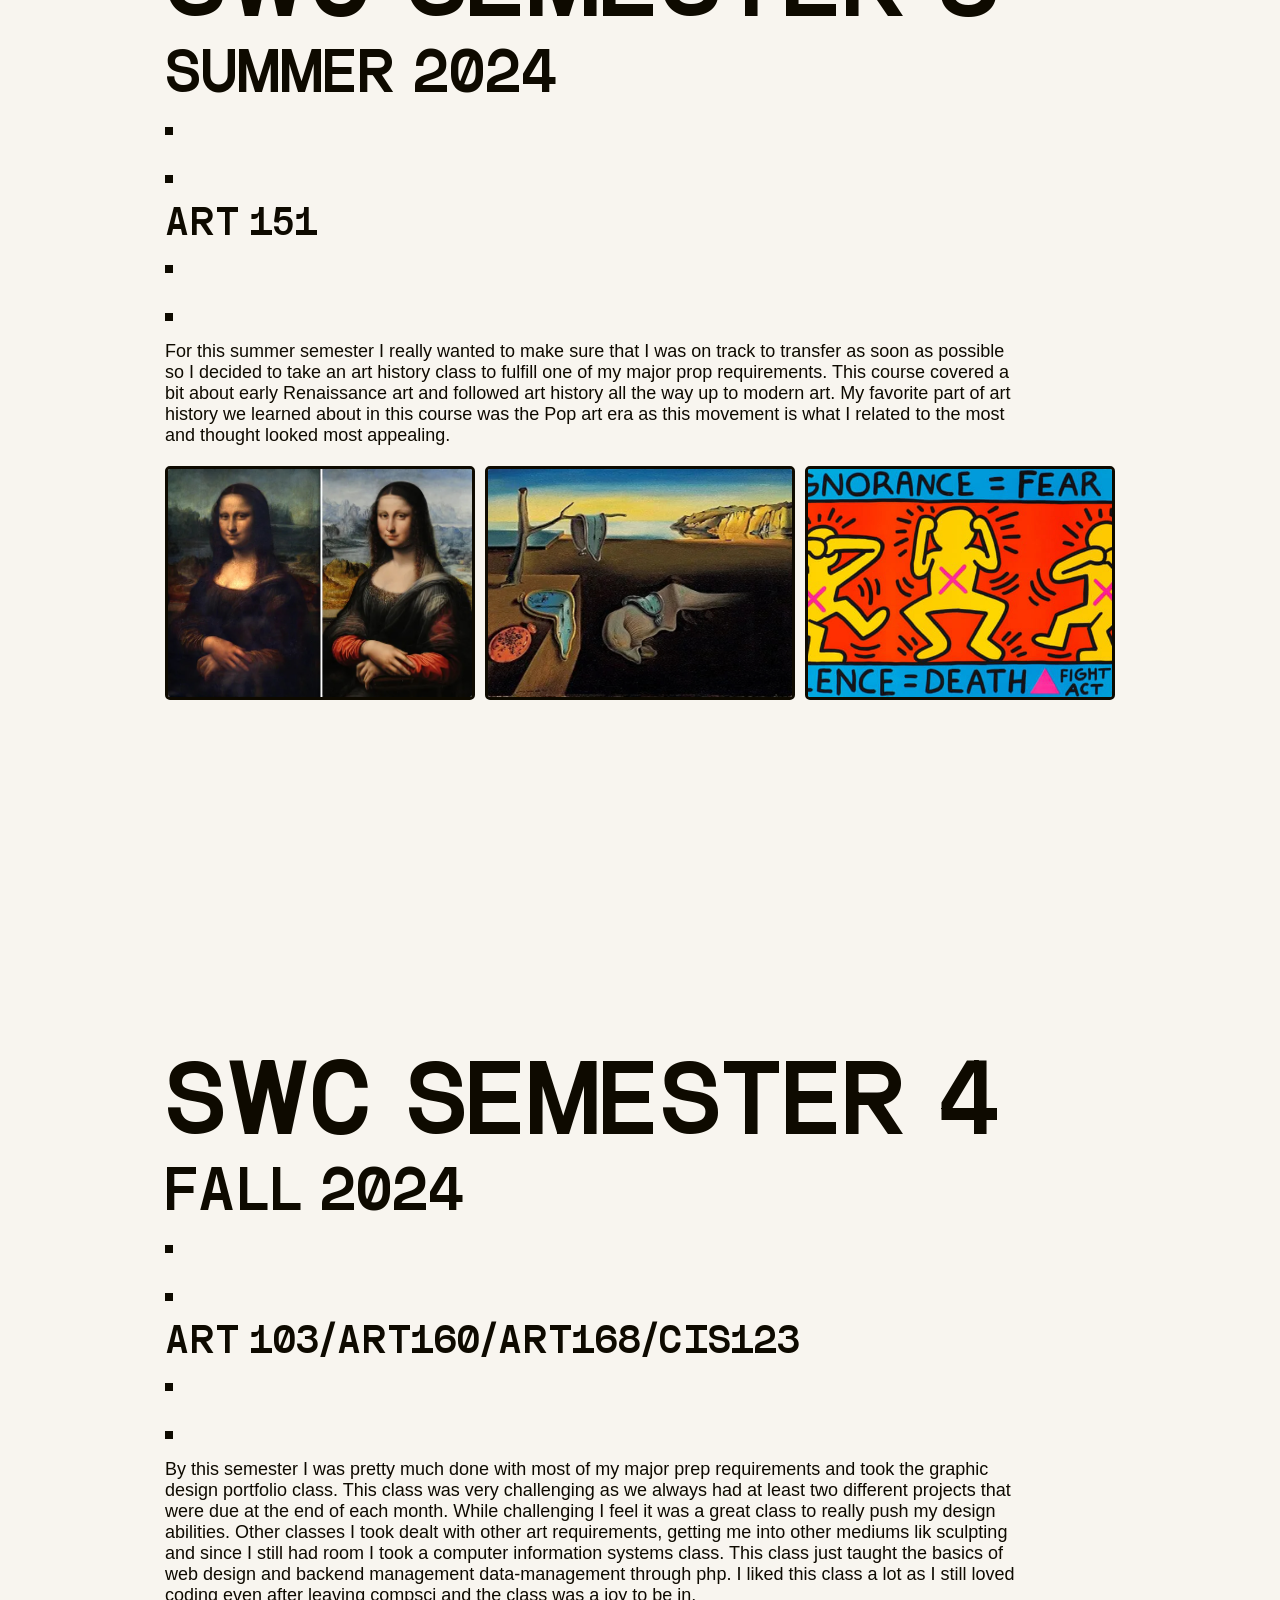
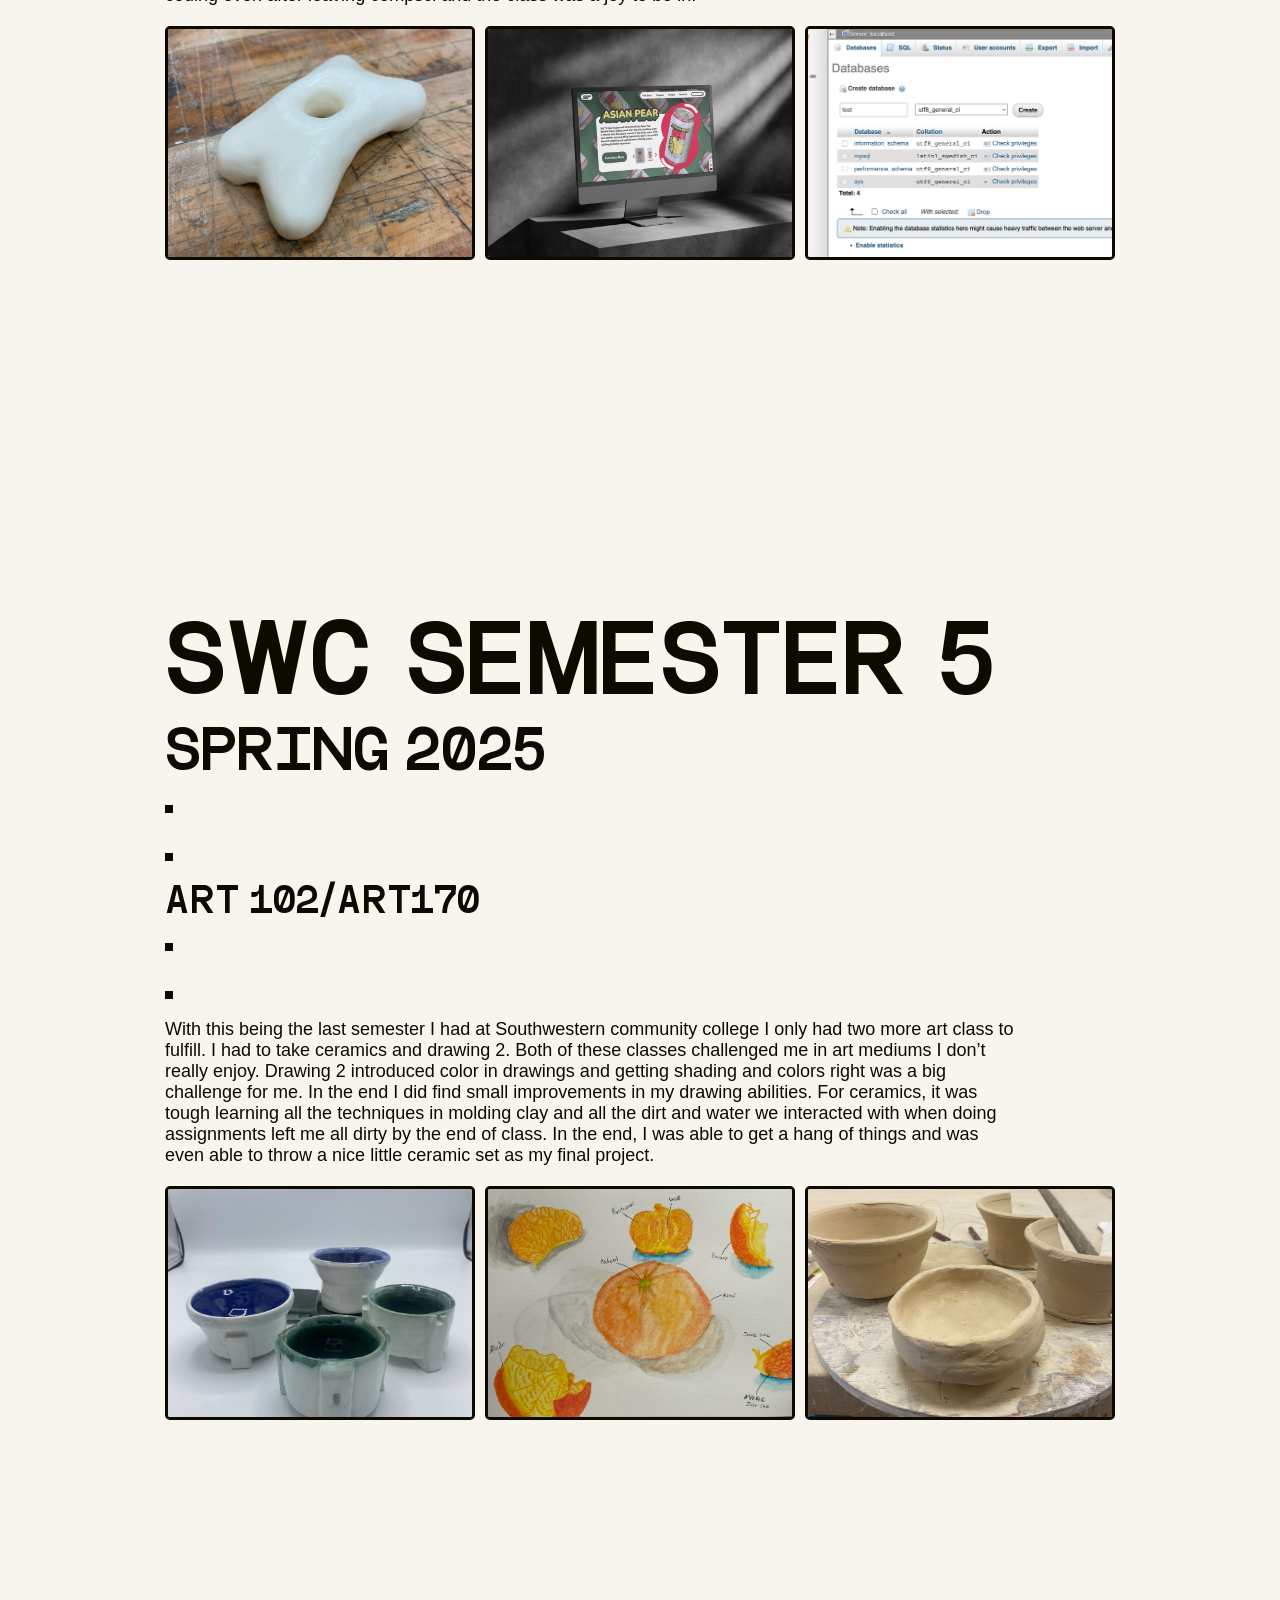
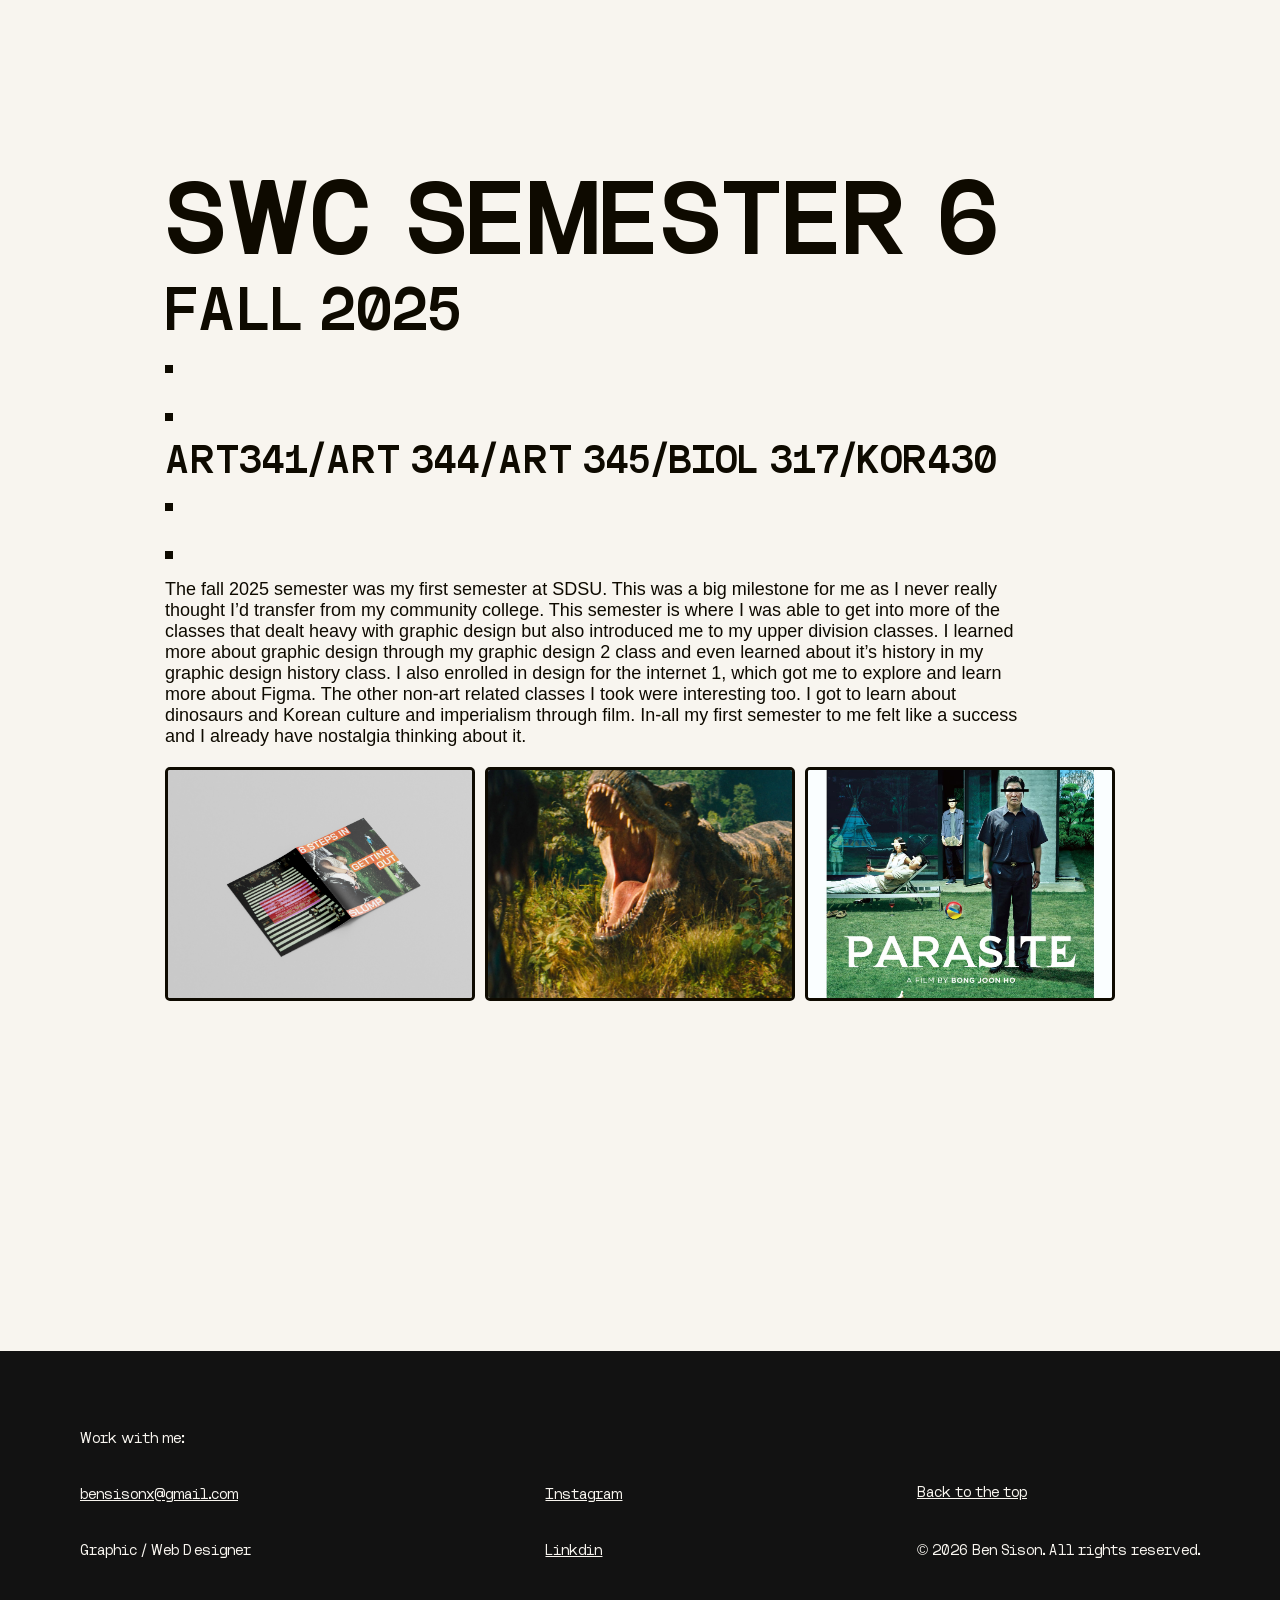
==== commit afce854f: "FAQ Touch ups and fix copyright symbol in footer." ====
--- a/index.html
+++ b/index.html
@@ -311,7 +311,7 @@
             </div>
             <div id="copyright">
                 <a href="#top">Back to the top</a>
-                <p>&copy; 2026 Ben Sison. All rights reserved.</p>
+                <p><span style="font-family: Arial, sans-serif;">&copy;</span> 2026 Ben Sison. All rights reserved.</p>
             </div>
         </div>
 
--- a/style.css
+++ b/style.css
@@ -5,6 +5,7 @@
     --primary-text-color: #0E0A00;
     --primary-font: 'Switzer', Helvetica, Arial, sans-serif;
     --secondary-font: 'Unnamed', Arial, Helvetica, sans-serif;
+    --hover-state-color: #8c8c8b;
     --h1-desktop: 6em;
     --h2-desktop: 3.5em;
     --h3-desktop: 2.25em;
@@ -17,6 +18,7 @@
     --h2-mobile: 1.75em;
     --h3-mobile: 1em;
     --p-mobile: 0.875em;
+    --faq-headline: 1.5em;
     scroll-behavior: smooth;
 }
 
@@ -38,6 +40,12 @@
 
 * {
     transition: color 0.5s ease, background-color 0.5s ease, border-color 0.5s ease, filter 0.5s ease;
+}
+
+.question_container:hover, .faq-headline:hover {
+    border-color: var(--hover-state-color);
+    color: var(--hover-state-color);
+    transition: color 0.05s ease, border-color 0.05s ease;
 }
 
 .hook,
@@ -277,7 +285,14 @@
 .q_copy_cont p {
     color: var(--primary-text-color);
     padding: 20px 0 0 0;
-    font-size: 1.5em;
+    font-size: var(--p-desktop);
+}
+
+.faq-headline {
+    font-family: var(--secondary-font);
+    font-size: var(--faq-headline);
+    color: var(--primary-text-color);
+    margin: 0;
 }
 
 .semester_h3 {
@@ -287,7 +302,7 @@
 /* FOOTER CSS */
 
 footer {
-    font-family: unnamed, Arial, Helvetica, sans-serif;
+    font-family: var(--secondary-font);
     font-weight: 400;
     margin: 0;
 }
--- a/responsive.css
+++ b/responsive.css
@@ -81,11 +81,6 @@
         gap: 40px;
         padding: 30px;
     }
-
-    .q_copy_cont p {
-        font-size: var(--p-tablet);
-    }
-
 }
 
 
